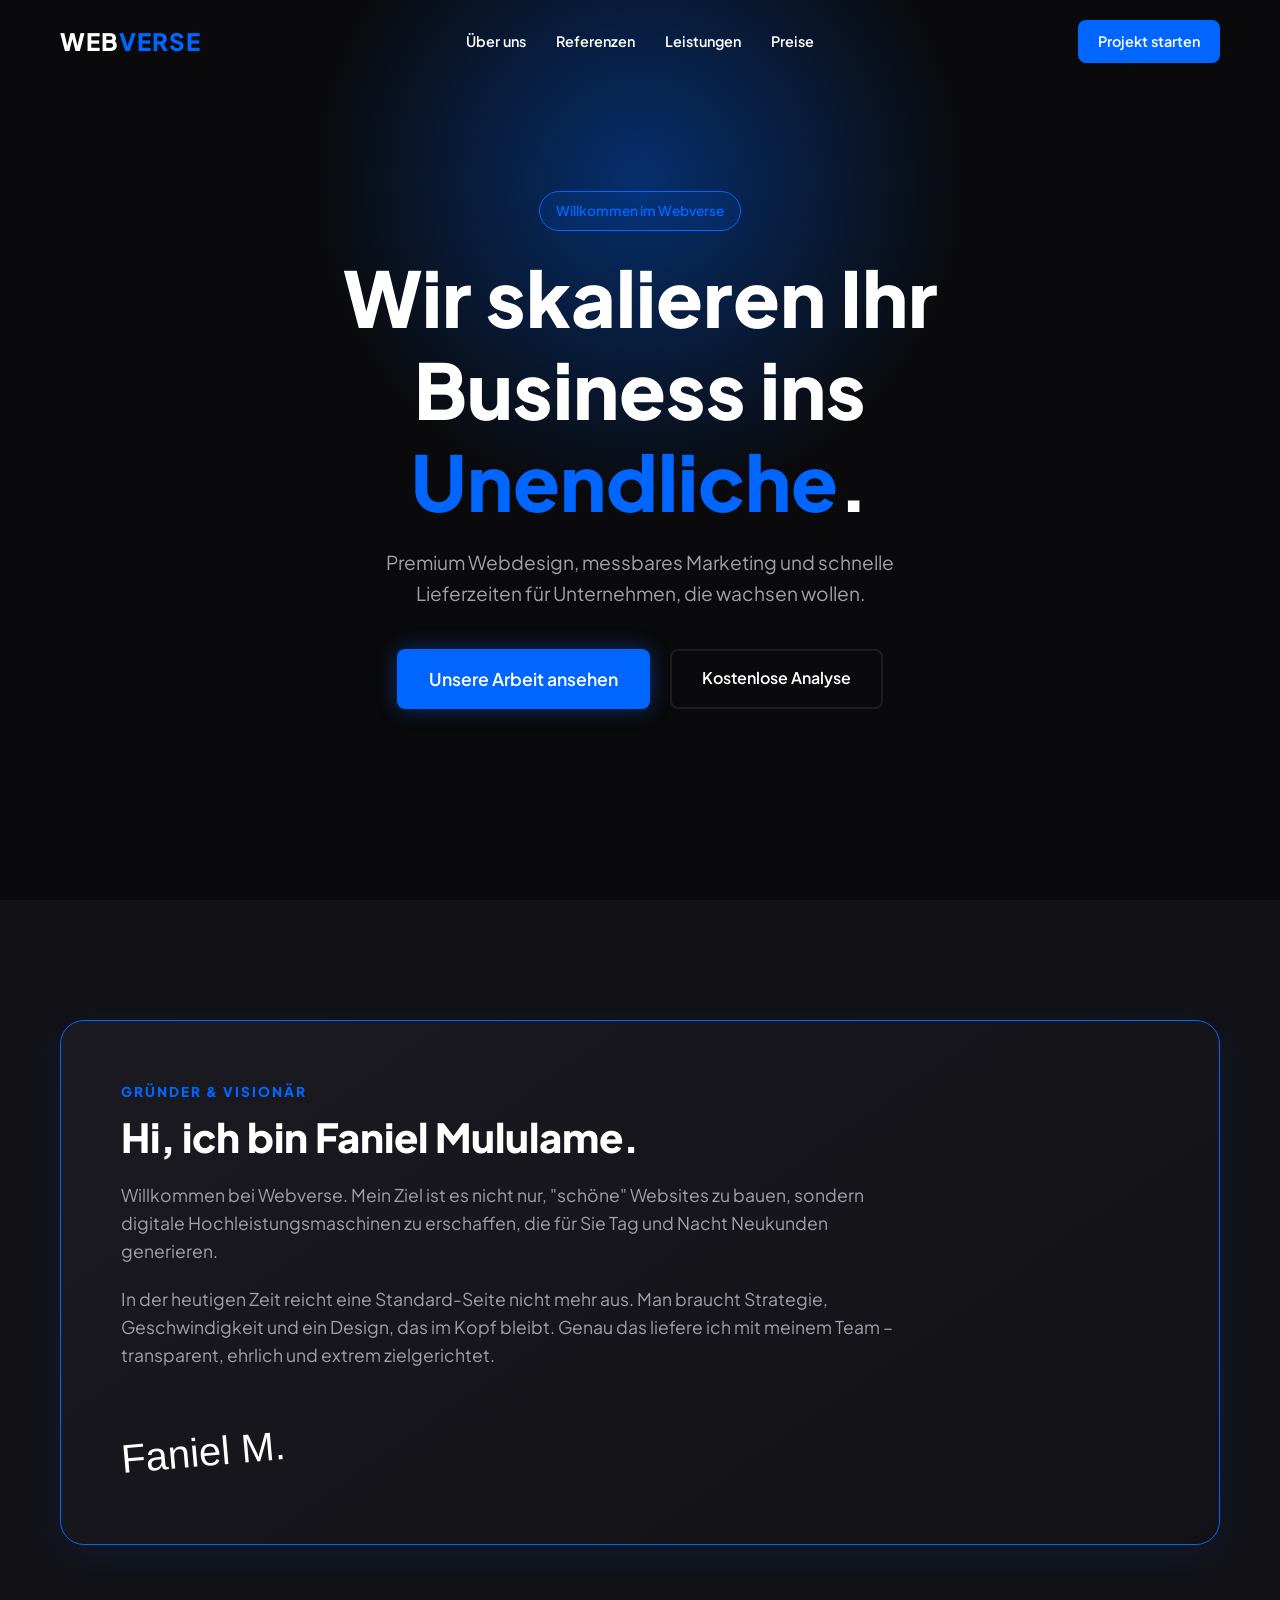
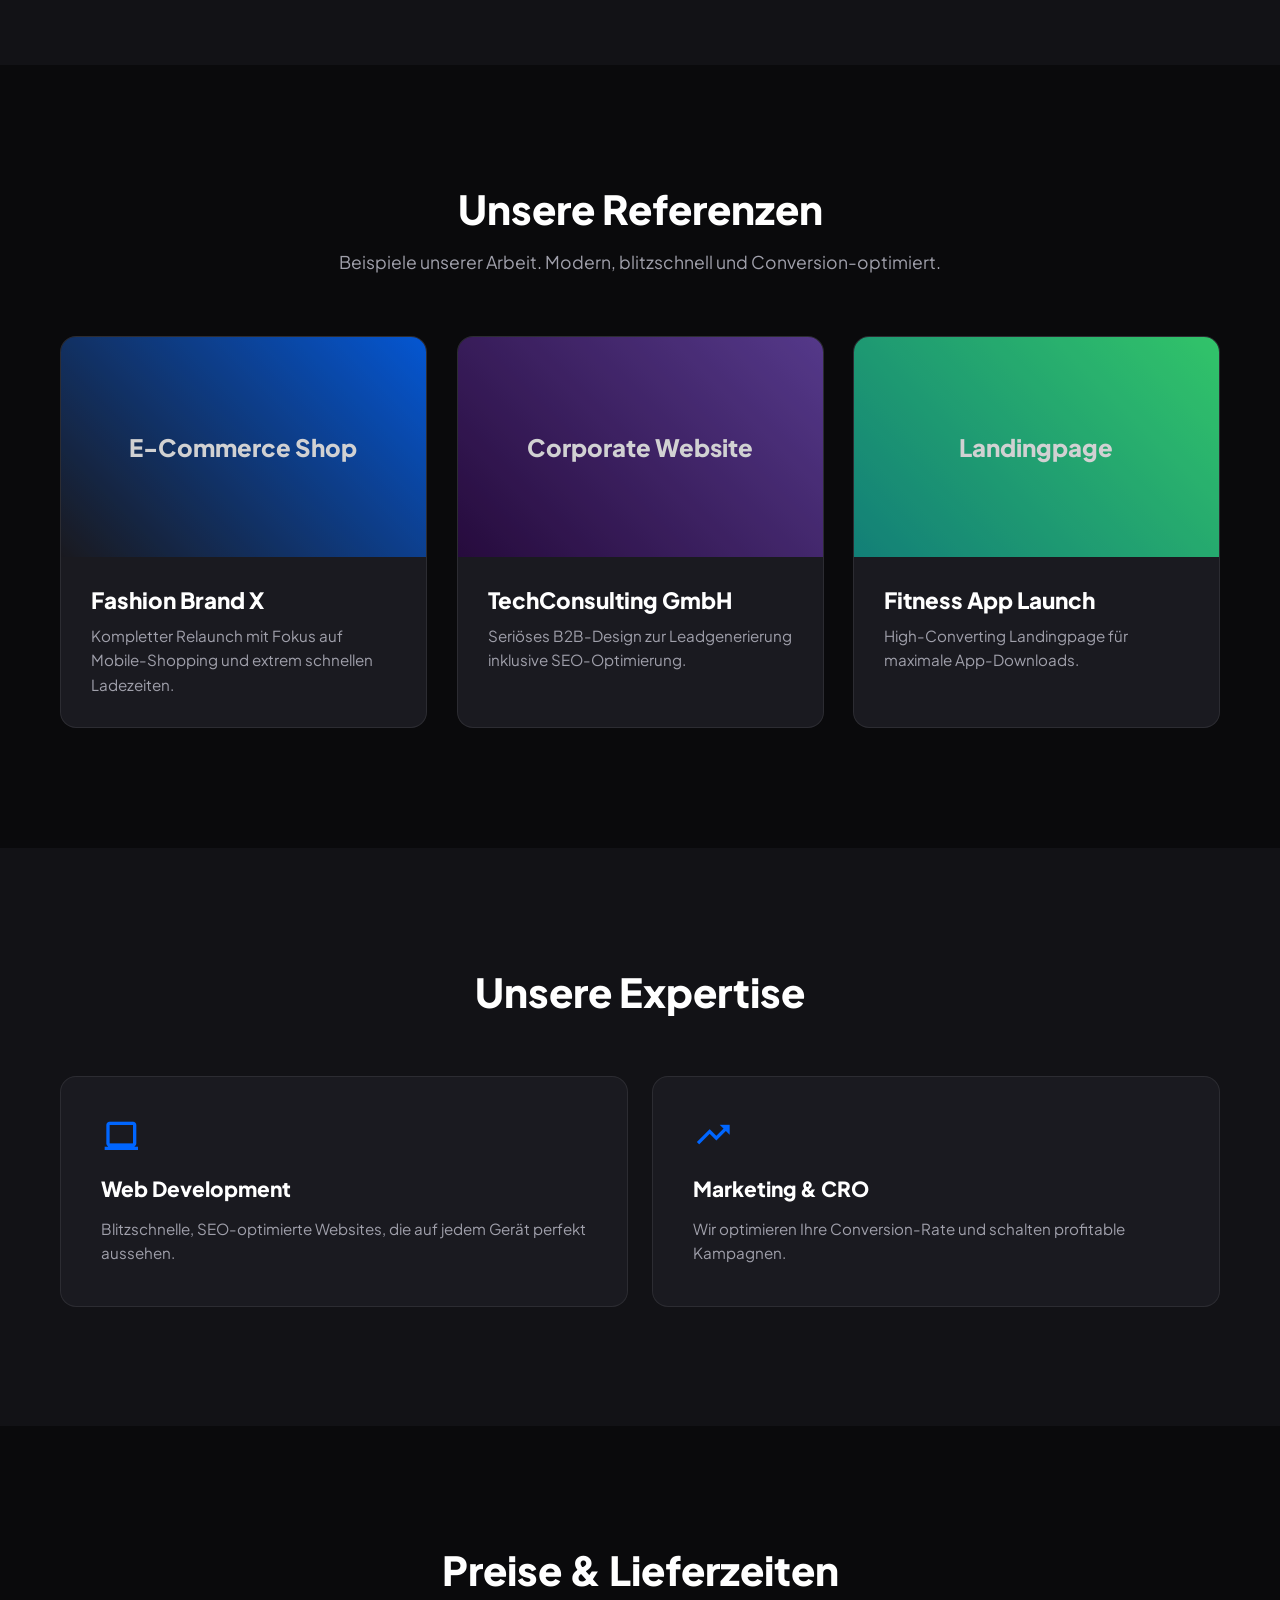
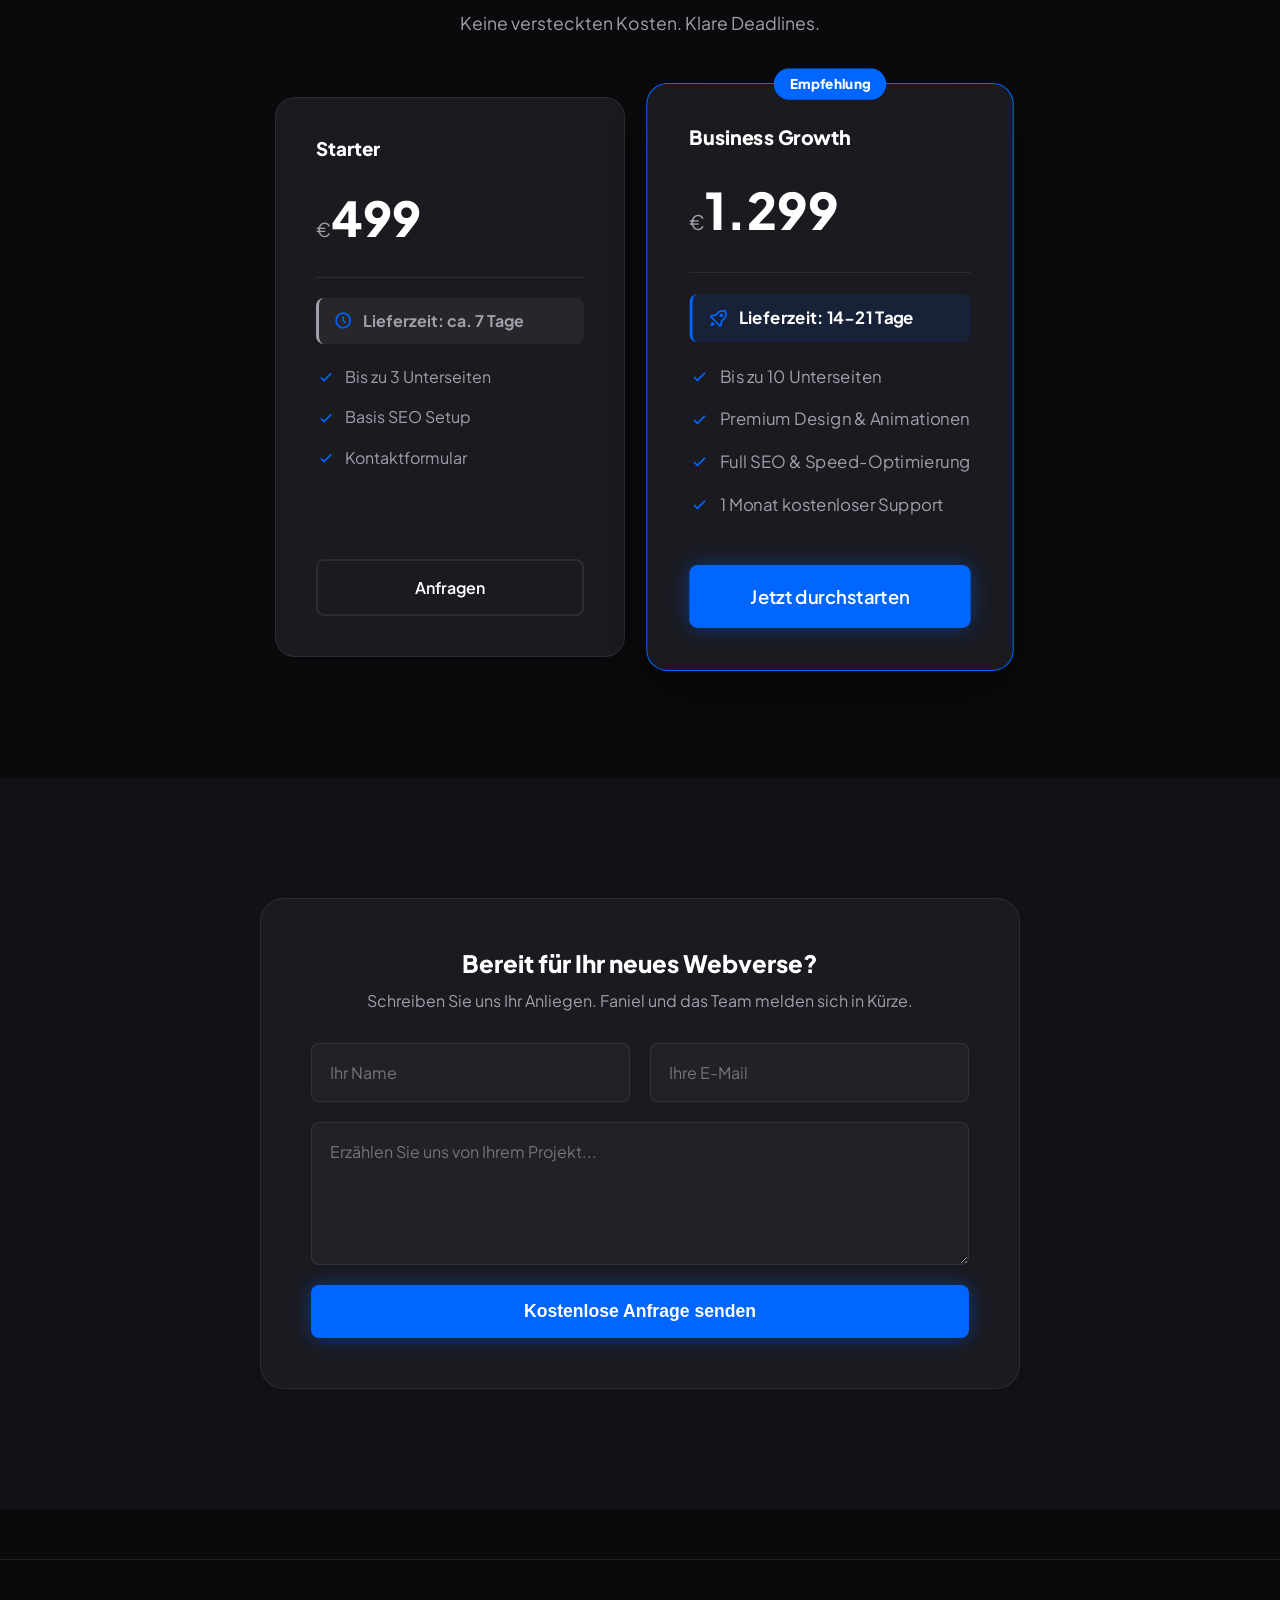
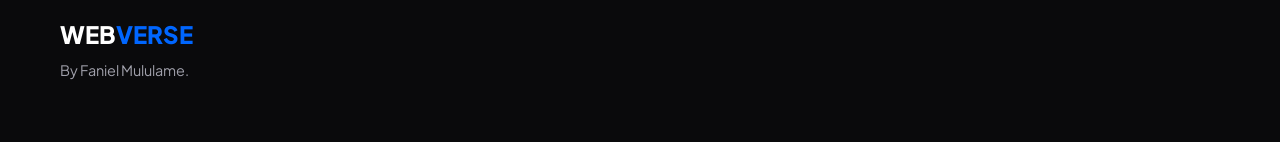
==== index.html @ 104c15b8 "Rename home.html to index.html" ====
<!DOCTYPE html>
<html lang="de">
<head>
    <meta charset="UTF-8">
    <meta name="viewport" content="width=device-width, initial-scale=1.0">
    <title>Webverse | Premium Digitalagentur von Faniel Mululame</title>
    <link rel="stylesheet" href="home.css">
    <link href="https://fonts.googleapis.com/css2?family=Plus+Jakarta+Sans:wght@300;400;600;800&display=swap" rel="stylesheet">
    <link href='https://unpkg.com/boxicons@2.1.4/css/boxicons.min.css' rel='stylesheet'>
</head>
<body>

    <nav class="navbar" id="navbar">
        <div class="nav-content">
            <div class="logo">WEB<span>VERSE</span></div>
            <div class="links">
                <a href="#about">Über uns</a>
                <a href="#portfolio">Referenzen</a>
                <a href="#leistungen">Leistungen</a>
                <a href="#preise">Preise</a>
            </div>
            <a href="#kontakt" class="btn-glow-small">Projekt starten</a>
        </div>
    </nav>

    <main>
        <!-- Hero -->
        <section class="hero">
            <div class="hero-inner">
                <div class="badge reveal">Willkommen im Webverse</div>
                <h1 class="reveal delay-1">Wir skalieren Ihr Business ins <span>Unendliche</span>.</h1>
                <p class="reveal delay-2">Premium Webdesign, messbares Marketing und schnelle Lieferzeiten für Unternehmen, die wachsen wollen.</p>
                <div class="hero-btns reveal delay-3">
                    <a href="#portfolio" class="btn-glow">Unsere Arbeit ansehen</a>
                    <a href="#kontakt" class="btn-outline">Kostenlose Analyse</a>
                </div>
            </div>
        </section>

        <!-- Founder Note / Kurzer Blog -->
        <section id="about" class="section bg-darker">
            <div class="container">
                <div class="founder-box reveal">
                    <div class="founder-text">
                        <span class="accent-text">Gründer & Visionär</span>
                        <h2>Hi, ich bin Faniel Mululame.</h2>
                        <p>Willkommen bei Webverse. Mein Ziel ist es nicht nur, "schöne" Websites zu bauen, sondern digitale Hochleistungsmaschinen zu erschaffen, die für Sie Tag und Nacht Neukunden generieren.</p>
                        <p>In der heutigen Zeit reicht eine Standard-Seite nicht mehr aus. Man braucht Strategie, Geschwindigkeit und ein Design, das im Kopf bleibt. Genau das liefere ich mit meinem Team – transparent, ehrlich und extrem zielgerichtet.</p>
                        <div class="founder-sign">Faniel M.</div>
                    </div>
                </div>
            </div>
        </section>

        <!-- Portfolio / Beispiel Websites -->
        <section id="portfolio" class="section">
            <div class="container">
                <div class="section-title reveal">
                    <h2>Unsere Referenzen</h2>
                    <p>Beispiele unserer Arbeit. Modern, blitzschnell und Conversion-optimiert.</p>
                </div>
                <div class="portfolio-grid">
                    <div class="portfolio-card reveal">
                        <div class="portfolio-img" style="background: linear-gradient(45deg, #1a1a20, #0066ff);">
                            <!-- Hier kommt später ein echtes Bild rein -->
                            <span>E-Commerce Shop</span>
                        </div>
                        <div class="portfolio-info">
                            <h3>Fashion Brand X</h3>
                            <p>Kompletter Relaunch mit Fokus auf Mobile-Shopping und extrem schnellen Ladezeiten.</p>
                        </div>
                    </div>
                    <div class="portfolio-card reveal delay-1">
                        <div class="portfolio-img" style="background: linear-gradient(45deg, #2a0845, #6441A5);">
                            <span>Corporate Website</span>
                        </div>
                        <div class="portfolio-info">
                            <h3>TechConsulting GmbH</h3>
                            <p>Seriöses B2B-Design zur Leadgenerierung inklusive SEO-Optimierung.</p>
                        </div>
                    </div>
                    <div class="portfolio-card reveal delay-2">
                        <div class="portfolio-img" style="background: linear-gradient(45deg, #11998e, #38ef7d);">
                            <span>Landingpage</span>
                        </div>
                        <div class="portfolio-info">
                            <h3>Fitness App Launch</h3>
                            <p>High-Converting Landingpage für maximale App-Downloads.</p>
                        </div>
                    </div>
                </div>
            </div>
        </section>

        <!-- Leistungen (Kompakt) -->
        <section id="leistungen" class="section bg-darker">
            <div class="container">
                <div class="section-title reveal">
                    <h2>Unsere Expertise</h2>
                </div>
                <div class="bento-grid">
                    <div class="card reveal">
                        <i class='bx bx-laptop'></i>
                        <h3>Web Development</h3>
                        <p>Blitzschnelle, SEO-optimierte Websites, die auf jedem Gerät perfekt aussehen.</p>
                    </div>
                    <div class="card reveal delay-1">
                        <i class='bx bx-trending-up'></i>
                        <h3>Marketing & CRO</h3>
                        <p>Wir optimieren Ihre Conversion-Rate und schalten profitable Kampagnen.</p>
                    </div>
                </div>
            </div>
        </section>

        <!-- Preise & Lieferzeiten -->
        <section id="preise" class="section">
            <div class="container">
                <div class="section-title reveal">
                    <h2>Preise & Lieferzeiten</h2>
                    <p>Keine versteckten Kosten. Klare Deadlines.</p>
                </div>

                <div class="pricing-grid">
                    <div class="price-card reveal">
                        <h3>Starter</h3>
                        <div class="price">€<span>499</span></div>
                        <ul class="features">
                            <li class="delivery-time"><i class='bx bx-time-five'></i> <b>Lieferzeit: ca. 7 Tage</b></li>
                            <li><i class='bx bx-check'></i> Bis zu 3 Unterseiten</li>
                            <li><i class='bx bx-check'></i> Basis SEO Setup</li>
                            <li><i class='bx bx-check'></i> Kontaktformular</li>
                        </ul>
                        <a href="#kontakt" class="btn-outline w-100">Anfragen</a>
                    </div>
                    <div class="price-card pro reveal delay-1">
                        <div class="popular">Empfehlung</div>
                        <h3>Business Growth</h3>
                        <div class="price">€<span>1.299</span></div>
                        <ul class="features">
                            <li class="delivery-time highlight-time"><i class='bx bx-rocket'></i> <b>Lieferzeit: 14-21 Tage</b></li>
                            <li><i class='bx bx-check'></i> Bis zu 10 Unterseiten</li>
                            <li><i class='bx bx-check'></i> Premium Design & Animationen</li>
                            <li><i class='bx bx-check'></i> Full SEO & Speed-Optimierung</li>
                            <li><i class='bx bx-check'></i> 1 Monat kostenloser Support</li>
                        </ul>
                        <a href="#kontakt" class="btn-glow w-100">Jetzt durchstarten</a>
                    </div>
                </div>
            </div>
        </section>

        <!-- Kontakt -->
        <section id="kontakt" class="section bg-darker">
            <div class="container max-800">
                <div class="contact-box reveal">
                    <h2>Bereit für Ihr neues Webverse?</h2>
                    <p>Schreiben Sie uns Ihr Anliegen. Faniel und das Team melden sich in Kürze.</p>
                    <form id="contactForm">
                        <div class="input-row">
                            <input type="text" placeholder="Ihr Name" required>
                            <input type="email" placeholder="Ihre E-Mail" required>
                        </div>
                        <textarea rows="5" placeholder="Erzählen Sie uns von Ihrem Projekt..." required></textarea>
                        <button type="submit" class="btn-glow w-100">Kostenlose Anfrage senden</button>
                    </form>
                </div>
            </div>
        </section>
    </main>

    <footer>
        <div class="container footer-content">
            <div class="footer-brand">
                <h3>WEB<span>VERSE</span></h3>
                <p>By Faniel Mululame.</p>
            </div>
        </div>
    </footer>

    <script src="home.js"></script>
</body>
</html>
---- home.css ----
:root {
    --bg-main: #0a0a0c;
    --bg-sec: #121216;
    --card-bg: #1a1a20;
    --card-border: rgba(255, 255, 255, 0.08);
    --accent: #0066ff;
    --accent-glow: rgba(0, 102, 255, 0.4);
    --text-main: #ffffff;
    --text-mut: #a0a0ab;
    --transition: all 0.4s cubic-bezier(0.16, 1, 0.3, 1);
}

* { margin: 0; padding: 0; box-sizing: border-box; -webkit-font-smoothing: antialiased; }
body { background: var(--bg-main); color: var(--text-main); font-family: 'Plus Jakarta Sans', sans-serif; overflow-x: hidden; line-height: 1.6; }

/* Utilities */
.container { max-width: 1200px; margin: 0 auto; padding: 0 20px; }
.max-800 { max-width: 800px; }
.section { padding: 120px 0; }
.bg-darker { background: var(--bg-sec); }
.w-100 { width: 100%; text-align: center; }

/* Typography */
h1, h2, h3, h4 { line-height: 1.2; font-weight: 800; }
.section-title { text-align: center; margin-bottom: 60px; }
.section-title h2 { font-size: 2.5rem; margin-bottom: 15px; }
.section-title p { color: var(--text-mut); font-size: 1.1rem; }

/* Reveal Animations */
.reveal { opacity: 0; transform: translateY(40px); transition: 0.8s ease-out; will-change: transform, opacity; }
.reveal.active { opacity: 1; transform: translateY(0); }
.delay-1 { transition-delay: 0.1s; }
.delay-2 { transition-delay: 0.2s; }
.delay-3 { transition-delay: 0.3s; }

/* Navbar */
.navbar { position: fixed; top: 0; width: 100%; z-index: 1000; padding: 20px 0; transition: var(--transition); border-bottom: 1px solid transparent; }
.navbar.scrolled { background: rgba(10, 10, 12, 0.9); backdrop-filter: blur(12px); border-bottom: 1px solid var(--card-border); padding: 15px 0; }
.nav-content { max-width: 1200px; margin: 0 auto; padding: 0 20px; display: flex; justify-content: space-between; align-items: center; }
.logo { font-size: 1.5rem; font-weight: 800; letter-spacing: 1px; }
.logo span { color: var(--accent); }
.links { display: flex; gap: 30px; }
.links a { color: var(--text-main); text-decoration: none; font-weight: 600; font-size: 0.9rem; transition: var(--transition); }
.links a:hover { color: var(--accent); }

/* Buttons */
.btn-glow, .btn-glow-small { background: var(--accent); color: white; border: none; border-radius: 8px; font-weight: 600; cursor: pointer; text-decoration: none; transition: var(--transition); display: inline-block; }
.btn-glow { padding: 16px 32px; font-size: 1.1rem; box-shadow: 0 0 20px var(--accent-glow); }
.btn-glow-small { padding: 10px 20px; font-size: 0.9rem; }
.btn-glow:hover, .btn-glow-small:hover { transform: translateY(-3px); box-shadow: 0 10px 30px var(--accent-glow); }
.btn-outline { background: transparent; color: var(--text-main); border: 2px solid var(--card-border); padding: 14px 30px; border-radius: 8px; font-weight: 600; text-decoration: none; transition: var(--transition); display: inline-block; }
.btn-outline:hover { border-color: var(--text-main); background: rgba(255,255,255,0.05); }

/* Hero */
.hero { height: 100vh; display: flex; align-items: center; text-align: center; position: relative; overflow: hidden; }
.hero::before { content: ''; position: absolute; top: 20%; left: 50%; transform: translate(-50%, -50%); width: 60vw; height: 60vw; background: radial-gradient(circle, var(--accent-glow) 0%, transparent 60%); z-index: -1; pointer-events: none; }
.hero-inner { max-width: 900px; margin: 0 auto; padding: 0 20px; }
.badge { display: inline-block; padding: 8px 16px; background: rgba(0, 102, 255, 0.1); border: 1px solid var(--accent); color: var(--accent); border-radius: 30px; font-size: 0.85rem; font-weight: 600; margin-bottom: 20px; }
.hero h1 { font-size: clamp(3rem, 6vw, 5rem); margin-bottom: 20px; }
.hero h1 span { color: var(--accent); }
.hero p { font-size: 1.2rem; color: var(--text-mut); margin-bottom: 40px; max-width: 600px; margin-left: auto; margin-right: auto; }
.hero-btns { display: flex; gap: 20px; justify-content: center; }

/* Logos */
.social-proof { text-align: center; padding: 40px 20px; border-top: 1px solid var(--card-border); border-bottom: 1px solid var(--card-border); background: var(--bg-sec); }
.social-proof p { color: var(--text-mut); font-size: 0.9rem; margin-bottom: 20px; text-transform: uppercase; letter-spacing: 2px; }
.logo-grid { display: flex; justify-content: center; gap: 50px; flex-wrap: wrap; opacity: 0.6; font-weight: 800; font-size: 1.5rem; }

/* Grid Cards (Leistungen) */
.bento-grid { display: grid; grid-template-columns: repeat(auto-fit, minmax(300px, 1fr)); gap: 24px; }
.card { background: var(--card-bg); border: 1px solid var(--card-border); padding: 40px; border-radius: 16px; transition: var(--transition); }
.card:hover { transform: translateY(-5px); border-color: var(--accent); box-shadow: 0 10px 30px rgba(0,0,0,0.5); }
.card i { font-size: 2.5rem; color: var(--accent); margin-bottom: 20px; }
.card h3 { margin-bottom: 15px; font-size: 1.3rem; }
.card p { color: var(--text-mut); font-size: 0.95rem; }
.card.wide { grid-column: 1 / -1; display: flex; flex-direction: column; justify-content: center; align-items: center; text-align: center; background: linear-gradient(145deg, var(--card-bg), #141419); }

/* Prozess Steps */
.process-steps { display: grid; grid-template-columns: repeat(auto-fit, minmax(220px, 1fr)); gap: 30px; position: relative; }
.step { background: var(--bg-main); padding: 30px; border-radius: 16px; border: 1px solid var(--card-border); position: relative; overflow: hidden; }
.step-number { font-size: 4rem; font-weight: 800; color: rgba(255,255,255,0.03); position: absolute; top: -10px; right: -10px; line-height: 1; }
.step h3 { margin-bottom: 10px; position: relative; z-index: 1; color: var(--accent); }
.step p { color: var(--text-mut); font-size: 0.9rem; position: relative; z-index: 1; }

/* Pricing Toggle & Cards */
.pricing-toggle { display: flex; align-items: center; justify-content: center; gap: 15px; margin-top: 30px; }
.pricing-toggle span { font-weight: 600; color: var(--text-mut); transition: 0.3s; }
.pricing-toggle span.active { color: white; }
.switch { position: relative; display: inline-block; width: 60px; height: 34px; }
.switch input { opacity: 0; width: 0; height: 0; }
.slider { position: absolute; cursor: pointer; top: 0; left: 0; right: 0; bottom: 0; background-color: var(--card-border); transition: .4s; border-radius: 34px; }
.slider:before { position: absolute; content: ""; height: 26px; width: 26px; left: 4px; bottom: 4px; background-color: white; transition: .4s; border-radius: 50%; }
input:checked + .slider { background-color: var(--accent); }
input:checked + .slider:before { transform: translateX(26px); }

.pricing-grid { display: flex; justify-content: center; gap: 30px; flex-wrap: wrap; margin-top: 50px; }
.price-card { background: var(--card-bg); border: 1px solid var(--card-border); padding: 40px; border-radius: 20px; width: 350px; display: flex; flex-direction: column; }
.price-card.pro { border-color: var(--accent); transform: scale(1.05); position: relative; box-shadow: 0 20px 50px rgba(0,0,0,0.5); }
.popular { position: absolute; top: -15px; left: 50%; transform: translateX(-50%); background: var(--accent); color: white; padding: 5px 15px; border-radius: 20px; font-size: 0.8rem; font-weight: 800; }
.price { font-size: 1.2rem; color: var(--text-mut); margin: 20px 0; border-bottom: 1px solid var(--card-border); padding-bottom: 20px; }
.price span { font-size: 3rem; font-weight: 800; color: white; }
.features { list-style: none; margin-bottom: 30px; flex-grow: 1; }
.features li { margin-bottom: 15px; display: flex; align-items: center; gap: 10px; color: var(--text-mut); }
.features i { color: var(--accent); font-size: 1.2rem; }

/* Testimonials & FAQ */
.testimonial-grid { display: grid; grid-template-columns: repeat(auto-fit, minmax(300px, 1fr)); gap: 30px; }
.testimonial { background: var(--bg-main); padding: 40px; border-radius: 16px; border: 1px solid var(--card-border); }
.quote-icon { font-size: 2rem; color: var(--accent); margin-bottom: 15px; }
.testimonial p { font-size: 1.1rem; font-style: italic; margin-bottom: 20px; }
.testimonial h4 { color: var(--text-mut); font-size: 0.9rem; }

.acc-item { border-bottom: 1px solid var(--card-border); }
.acc-head { padding: 25px 0; font-size: 1.2rem; font-weight: 600; cursor: pointer; display: flex; justify-content: space-between; align-items: center; transition: 0.3s; }
.acc-head:hover { color: var(--accent); }
.acc-body { max-height: 0; overflow: hidden; transition: max-height 0.4s ease; color: var(--text-mut); }
.acc-item.open .acc-body { max-height: 200px; padding-bottom: 25px; }
.acc-item.open .acc-head i { transform: rotate(180deg); }

/* Forms & Footer */
.contact-box { background: var(--card-bg); padding: 50px; border-radius: 24px; border: 1px solid var(--card-border); text-align: center; }
.contact-box h2 { margin-bottom: 10px; }
.contact-box p { color: var(--text-mut); margin-bottom: 30px; }
form { display: flex; flex-direction: column; gap: 20px; }
.input-row { display: grid; grid-template-columns: 1fr 1fr; gap: 20px; }
input, textarea { width: 100%; padding: 18px; background: rgba(255,255,255,0.03); border: 1px solid var(--card-border); border-radius: 8px; color: white; font-family: inherit; font-size: 1rem; transition: 0.3s; outline: none; }
input:focus, textarea:focus { border-color: var(--accent); background: rgba(0, 102, 255, 0.05); }

footer { border-top: 1px solid var(--card-border); padding: 60px 0 20px; margin-top: 50px; }
.footer-content { display: flex; justify-content: space-between; flex-wrap: wrap; gap: 30px; margin-bottom: 40px; }
.footer-brand h3 { font-size: 1.5rem; margin-bottom: 10px; }
.footer-brand span { color: var(--accent); }
.footer-brand p { color: var(--text-mut); font-size: 0.9rem; }
.footer-links { display: flex; flex-direction: column; gap: 10px; }
.footer-links a { color: var(--text-mut); text-decoration: none; transition: 0.3s; }
.footer-links a:hover { color: white; }
.footer-bottom { text-align: center; color: var(--text-mut); font-size: 0.8rem; border-top: 1px solid var(--card-border); padding-top: 20px; }

/* Responsive Adjustments */
@media(max-width: 768px) {
    .hero h1 { font-size: 2.5rem; }
    .hero-btns { flex-direction: column; }
    .input-row { grid-template-columns: 1fr; }
    .links { display: none; } /* Ein Burger-Menü würde man hier einbauen */
}/* --- Founder / About Section --- */
.founder-box {
    background: linear-gradient(145deg, var(--card-bg), #111116);
    border: 1px solid var(--accent);
    border-radius: 24px;
    padding: 60px;
    position: relative;
    box-shadow: 0 10px 40px rgba(0, 102, 255, 0.1);
}
.accent-text { color: var(--accent); font-weight: 800; text-transform: uppercase; letter-spacing: 2px; font-size: 0.85rem; display: block; margin-bottom: 10px; }
.founder-box h2 { font-size: 2.5rem; margin-bottom: 20px; }
.founder-box p { font-size: 1.1rem; color: var(--text-mut); margin-bottom: 20px; max-width: 800px; }
.founder-sign { font-family: 'Brush Script MT', cursive, sans-serif; font-size: 2.5rem; color: white; margin-top: 30px; transform: rotate(-5deg); display: inline-block; }

/* --- Portfolio / Referenzen --- */
.portfolio-grid { display: grid; grid-template-columns: repeat(auto-fit, minmax(320px, 1fr)); gap: 30px; }
.portfolio-card { background: var(--card-bg); border-radius: 16px; overflow: hidden; border: 1px solid var(--card-border); transition: var(--transition); }
.portfolio-card:hover { transform: translateY(-10px); box-shadow: 0 15px 40px rgba(0,0,0,0.6); border-color: var(--accent); }
.portfolio-img { height: 220px; display: flex; align-items: center; justify-content: center; color: white; font-weight: 800; font-size: 1.5rem; opacity: 0.8; transition: var(--transition); }
.portfolio-card:hover .portfolio-img { opacity: 1; }
.portfolio-info { padding: 30px; }
.portfolio-info h3 { font-size: 1.4rem; margin-bottom: 10px; }
.portfolio-info p { color: var(--text-mut); font-size: 0.95rem; }

/* --- Lieferzeit Styles in Preis-Tabelle --- */
.delivery-time { background: rgba(255, 255, 255, 0.05); padding: 10px 15px; border-radius: 8px; margin-bottom: 20px !important; border-left: 3px solid var(--text-mut); }
.highlight-time { border-left: 3px solid var(--accent); background: rgba(0, 102, 255, 0.1); color: white !important; }
.highlight-time i { color: var(--accent); }
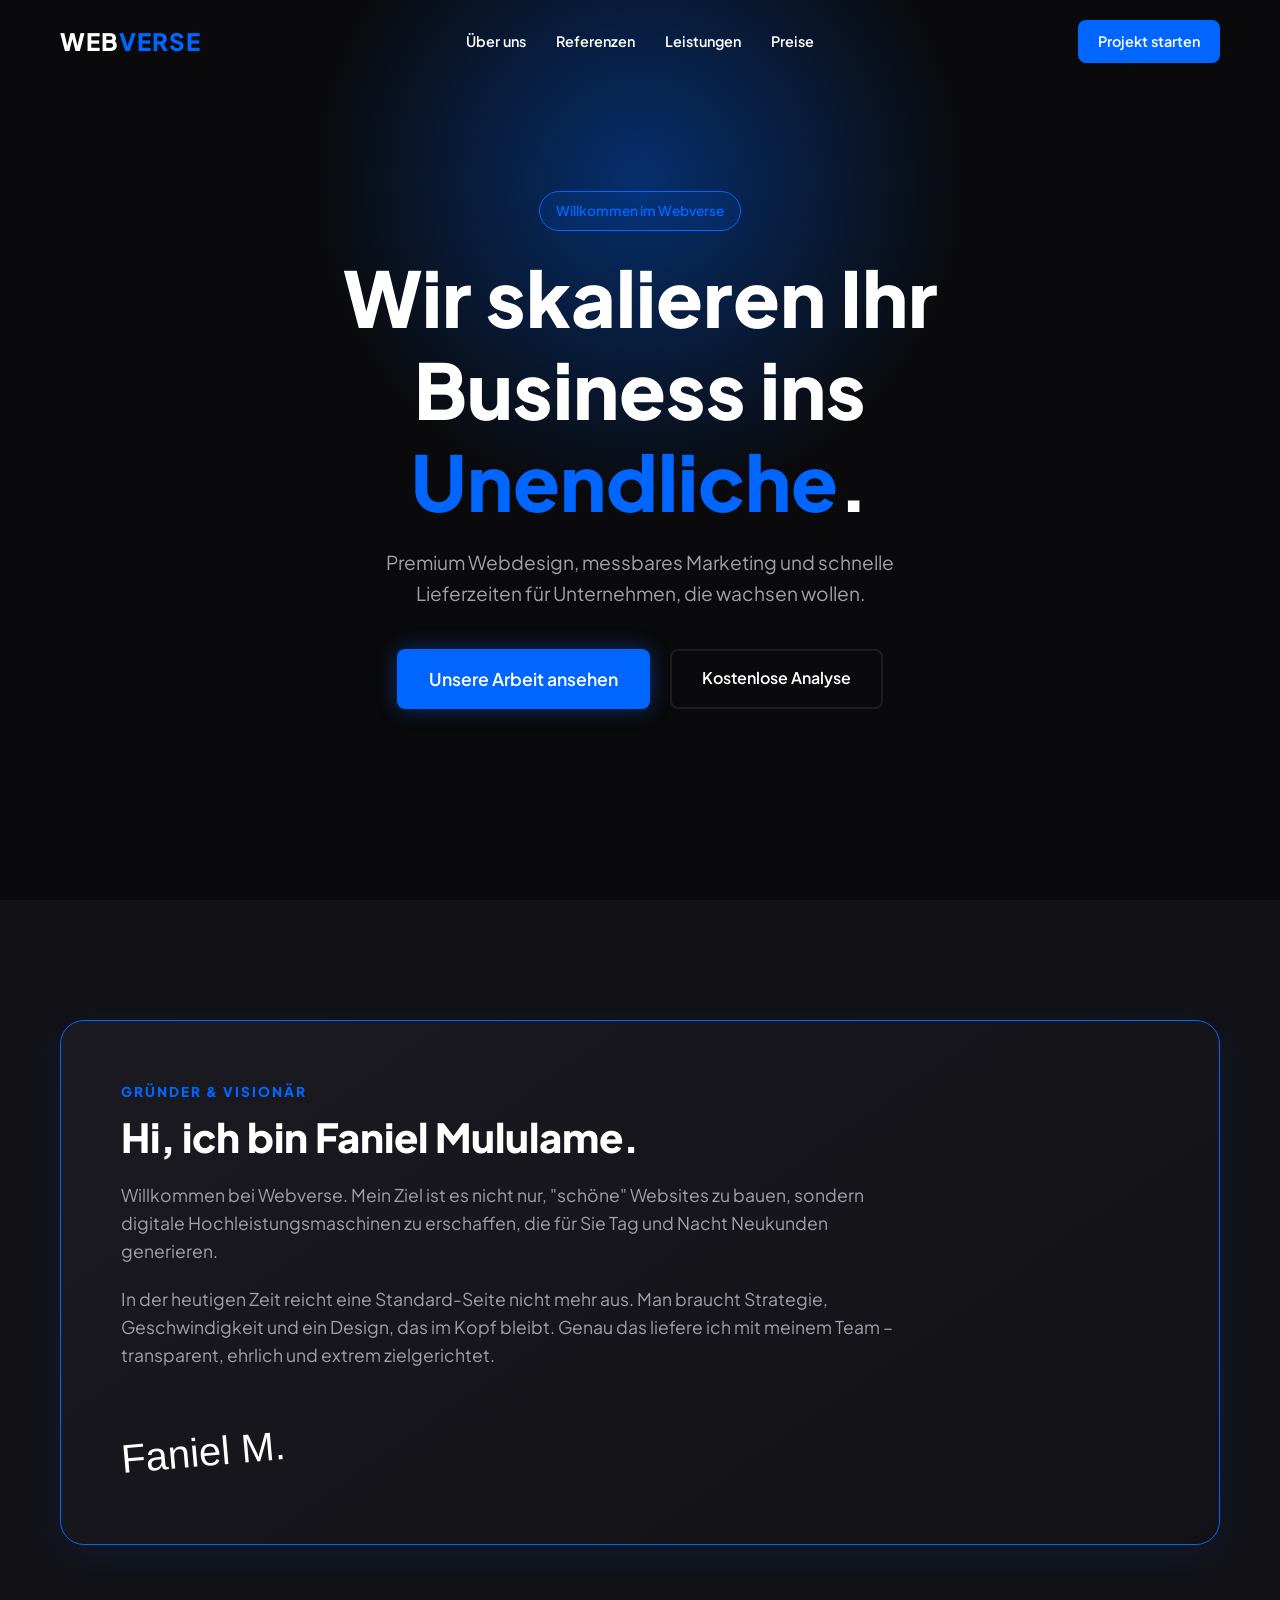
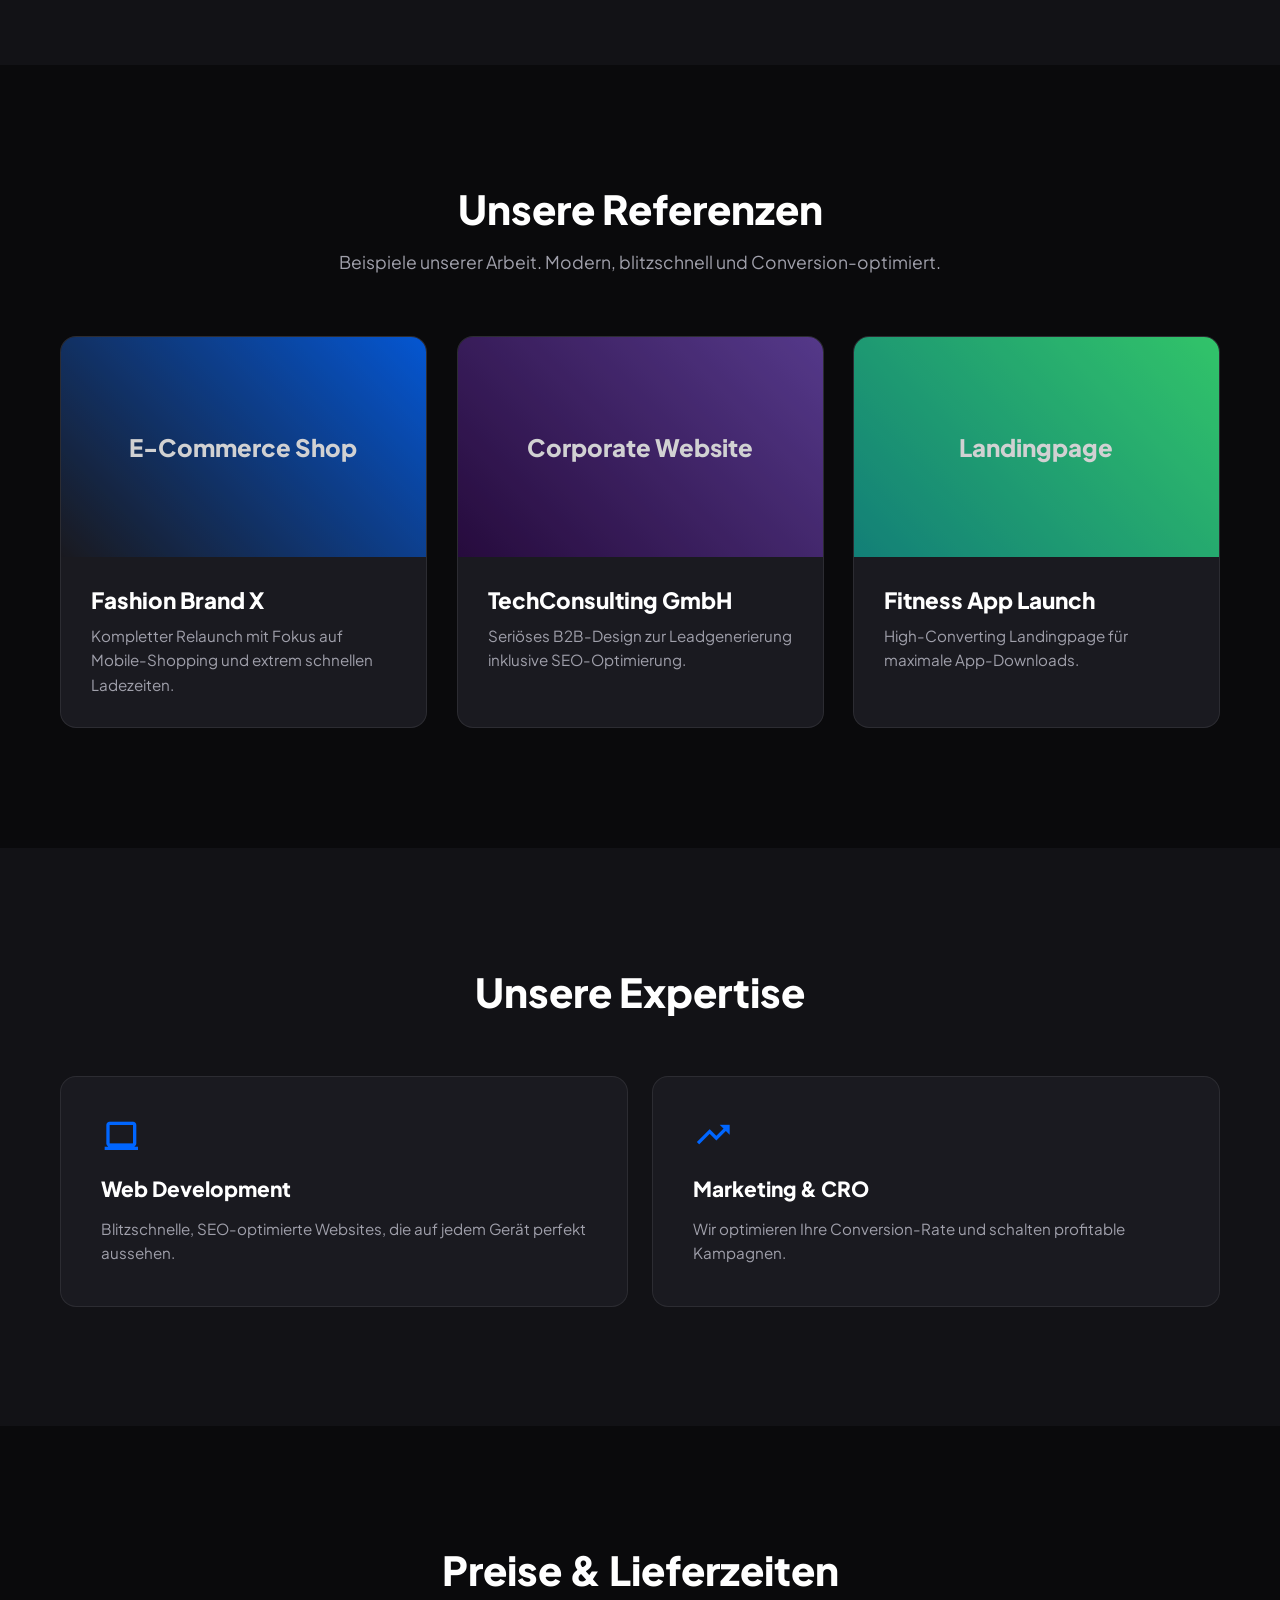
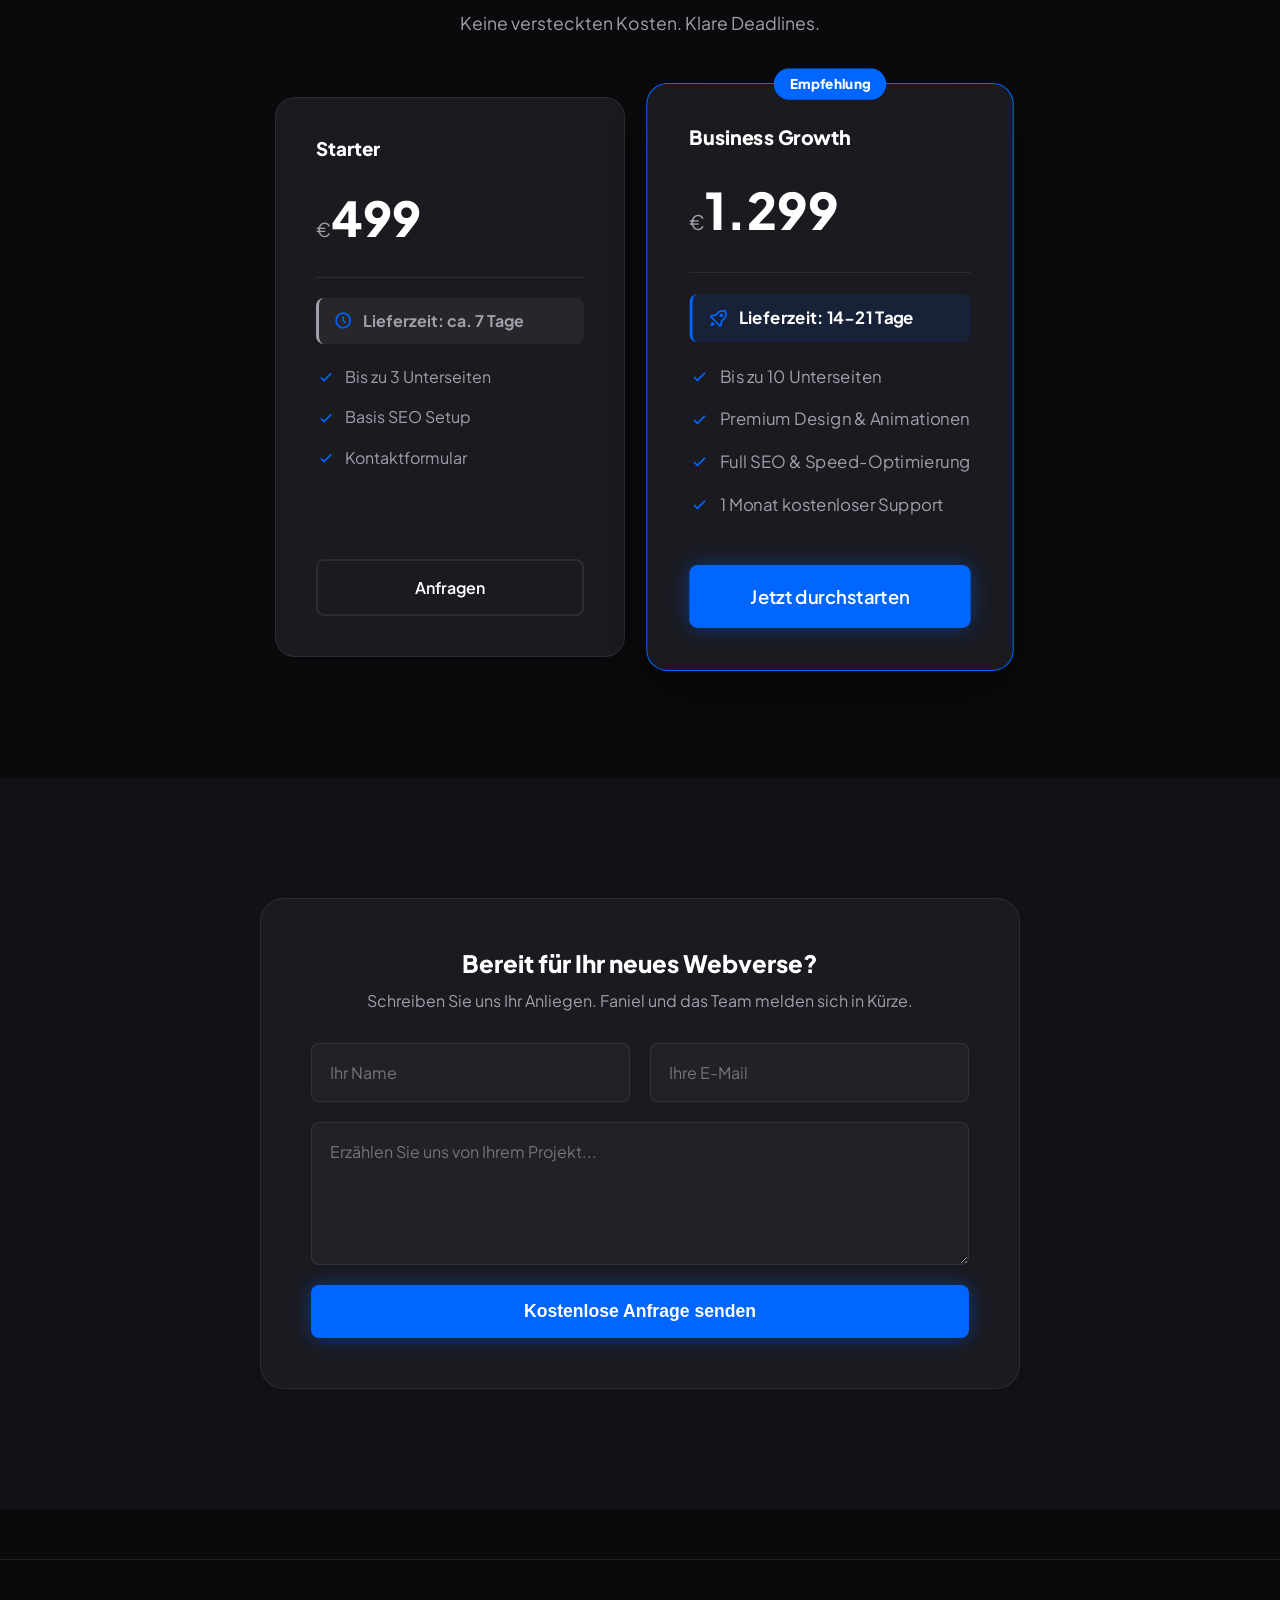
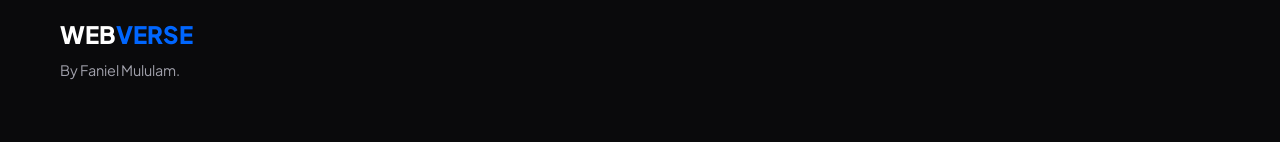
==== commit f2af454c: "Update index.html" ====
--- a/index.html
+++ b/index.html
@@ -3,7 +3,7 @@
 <head>
     <meta charset="UTF-8">
     <meta name="viewport" content="width=device-width, initial-scale=1.0">
-    <title>Webverse | Premium Digitalagentur von Faniel Mululame</title>
+    <title>Webverse | Premium Digitalagentur von Faniel Mululam</title>
     <link rel="stylesheet" href="home.css">
     <link href="https://fonts.googleapis.com/css2?family=Plus+Jakarta+Sans:wght@300;400;600;800&display=swap" rel="stylesheet">
     <link href='https://unpkg.com/boxicons@2.1.4/css/boxicons.min.css' rel='stylesheet'>
@@ -173,7 +173,7 @@
         <div class="container footer-content">
             <div class="footer-brand">
                 <h3>WEB<span>VERSE</span></h3>
-                <p>By Faniel Mululame.</p>
+                <p>By Faniel Mululam.</p>
             </div>
         </div>
     </footer>
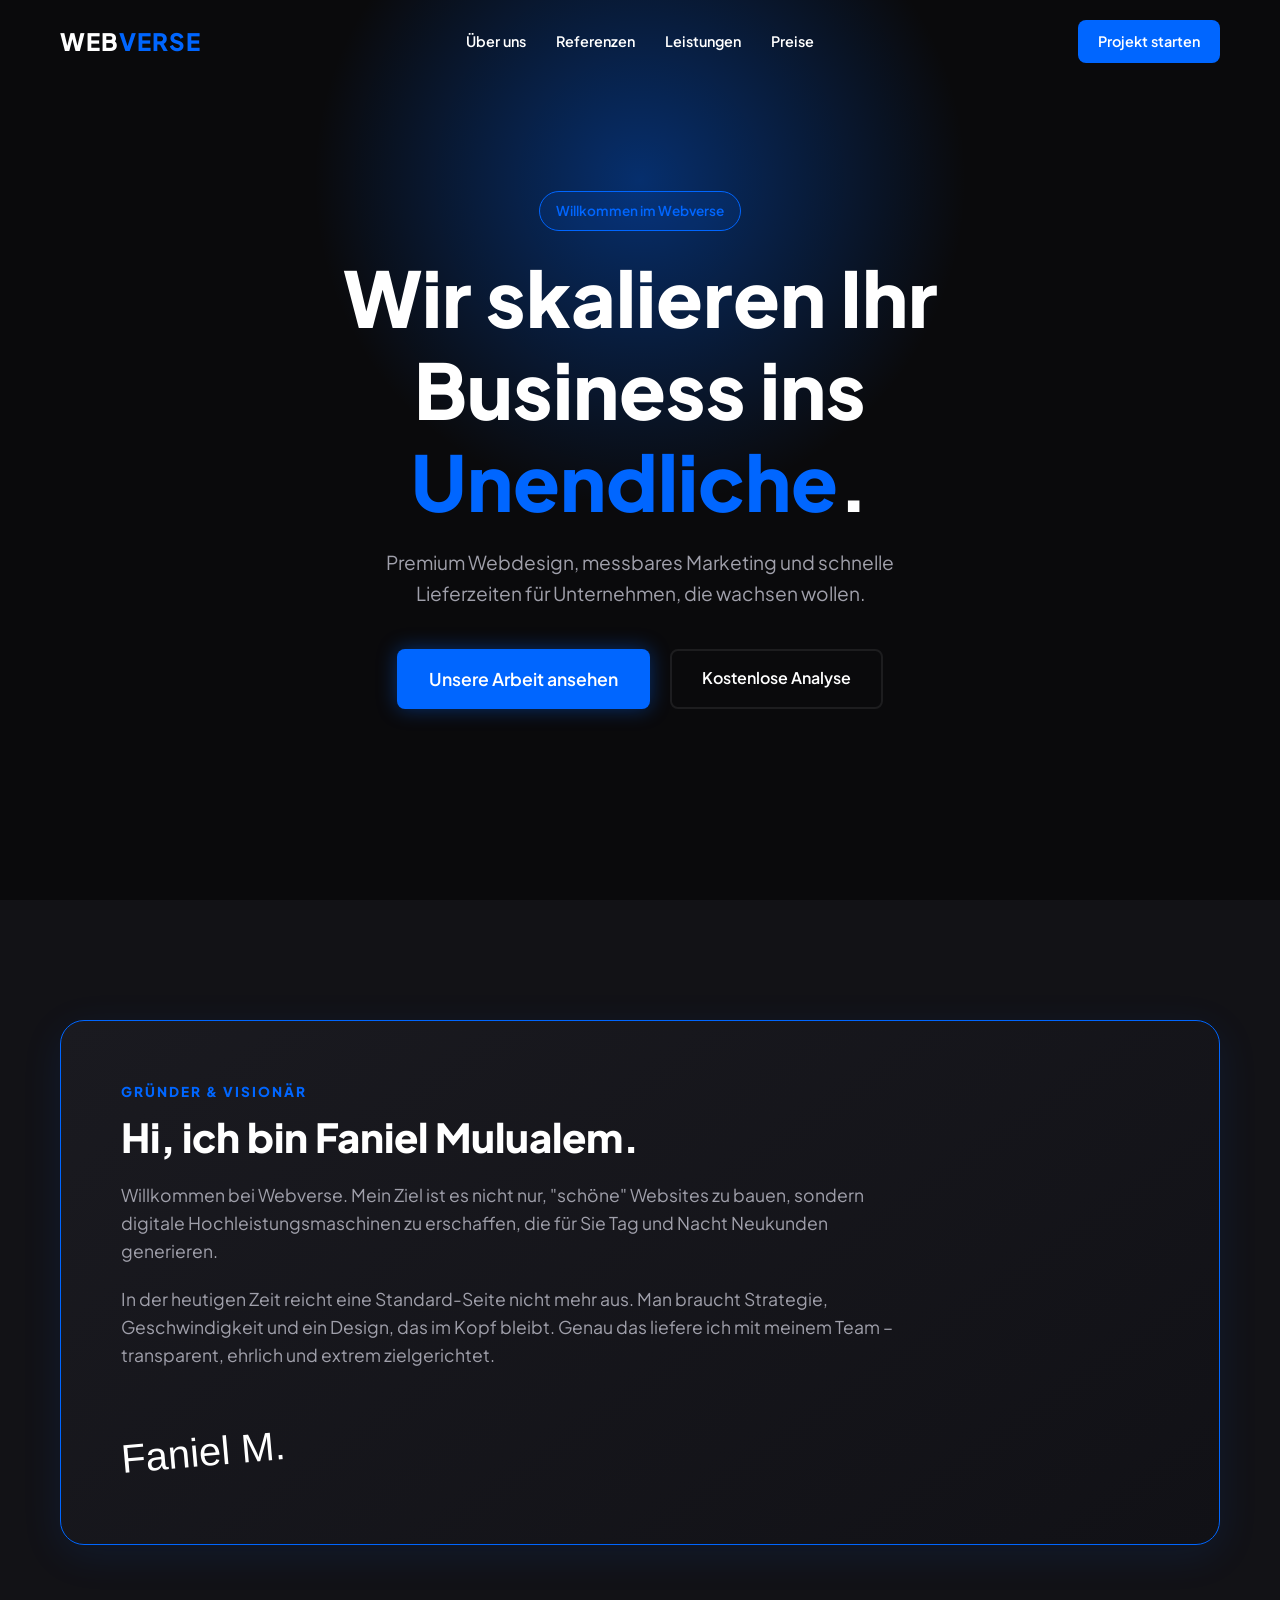
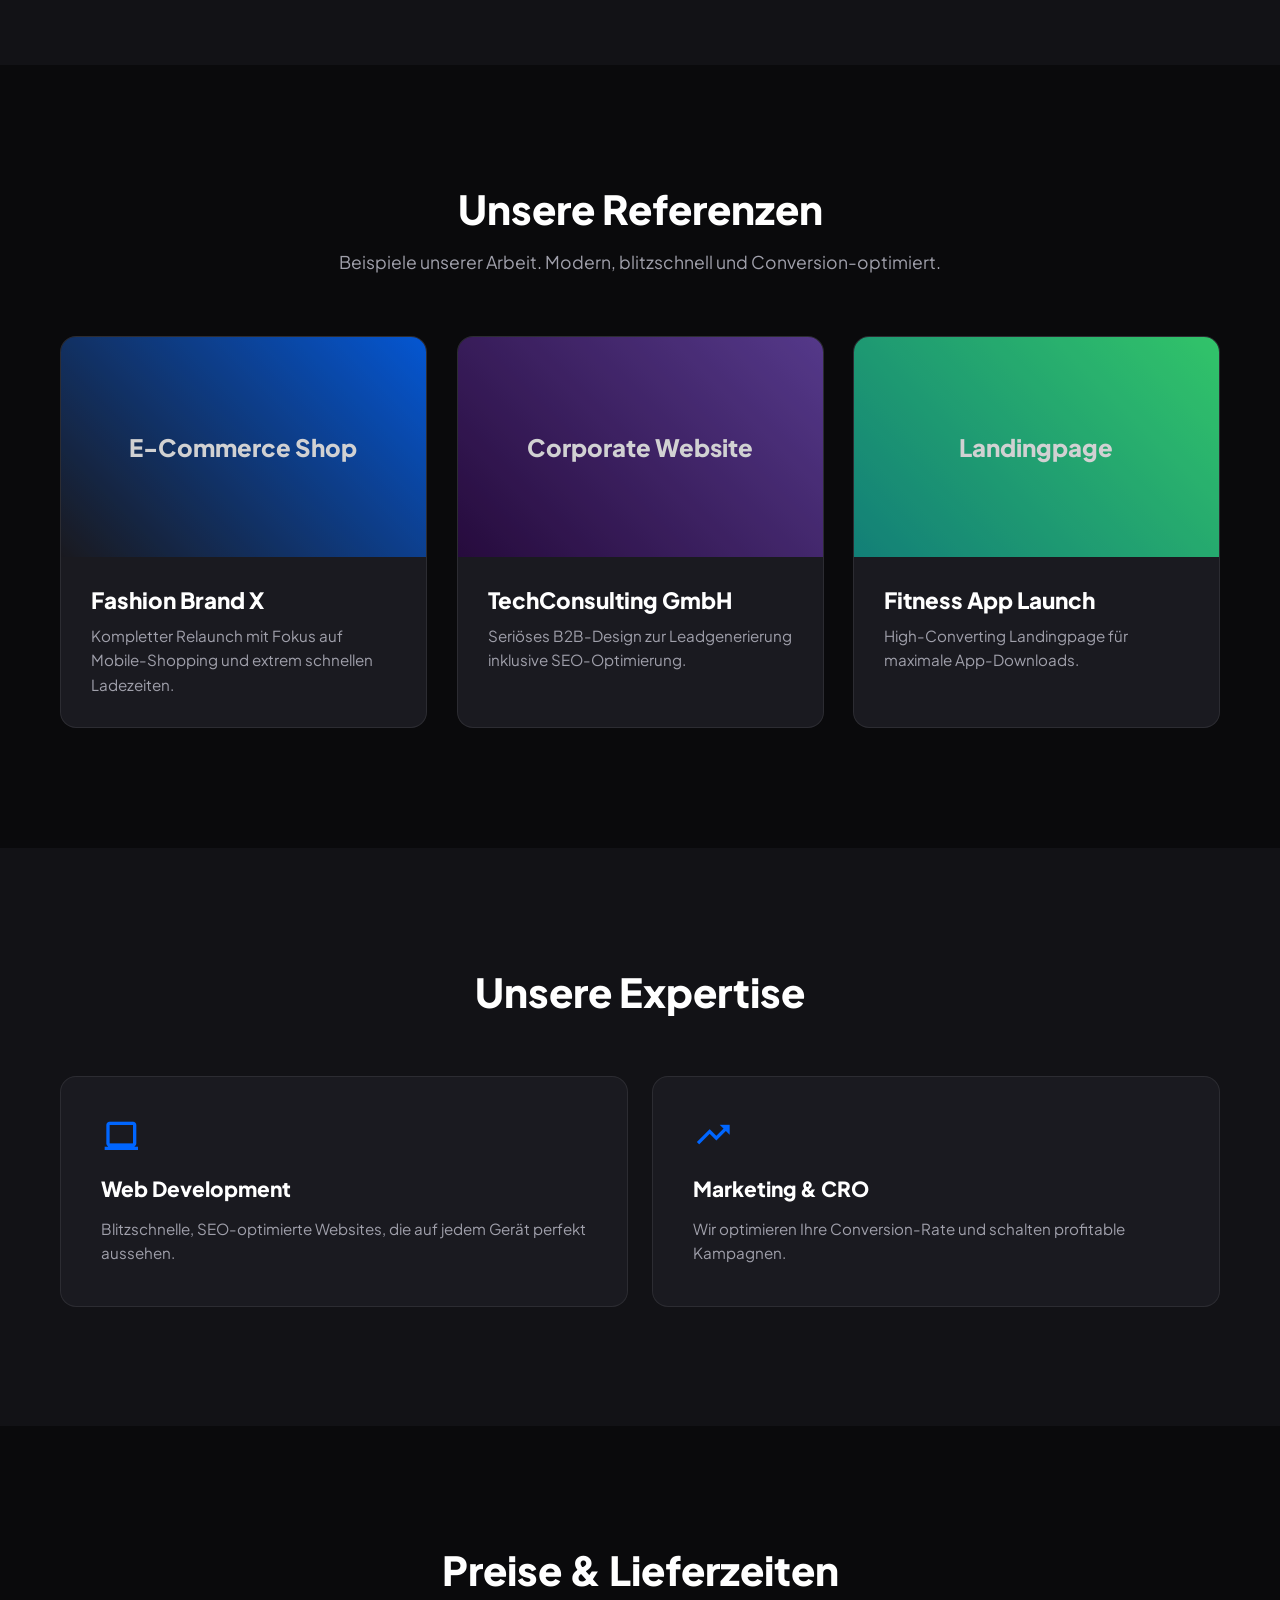
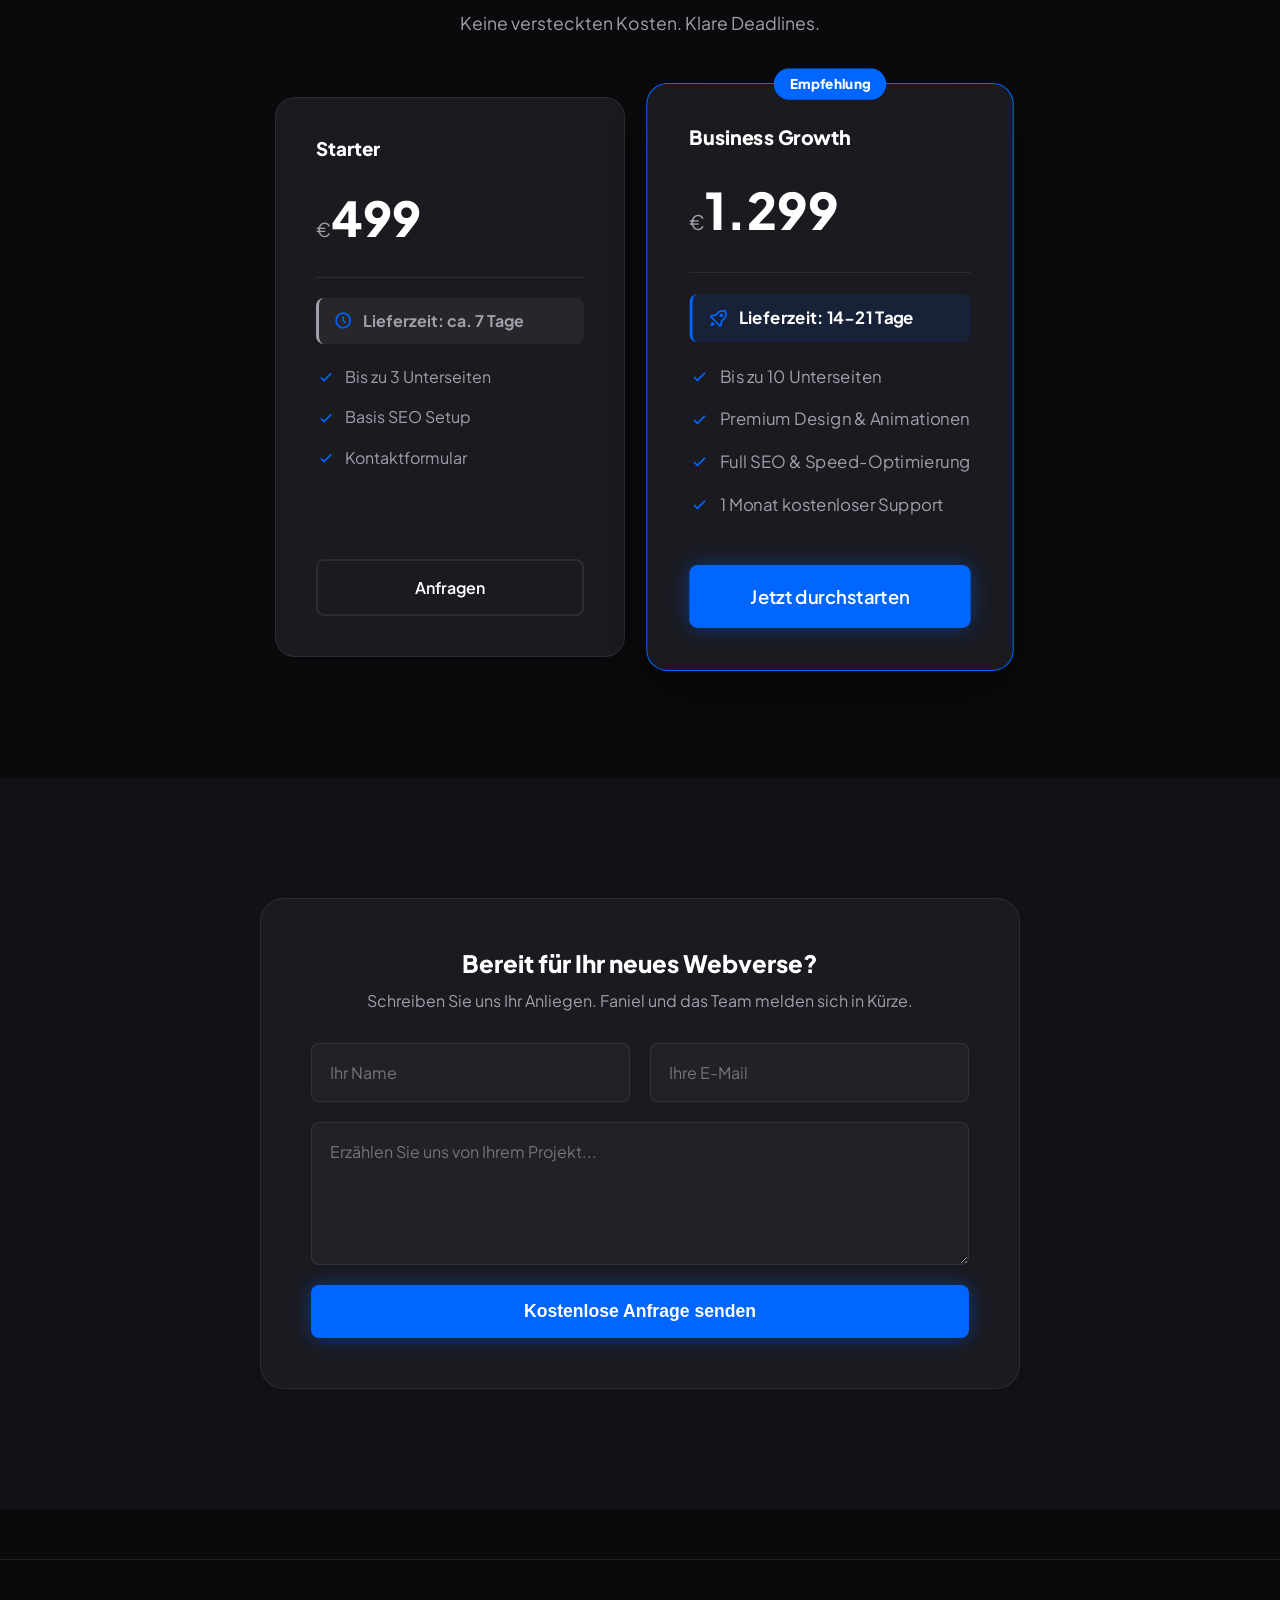
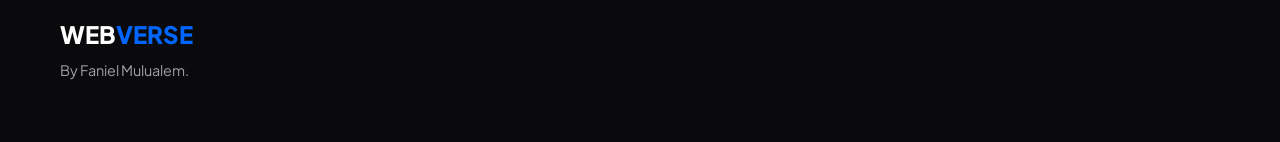
==== commit d977f349: "Update index.html" ====
--- a/index.html
+++ b/index.html
@@ -3,7 +3,7 @@
 <head>
     <meta charset="UTF-8">
     <meta name="viewport" content="width=device-width, initial-scale=1.0">
-    <title>Webverse | Premium Digitalagentur von Faniel Mululam</title>
+    <title>Webverse | Premium Digitalagentur von Faniel Mulualem</title>
     <link rel="stylesheet" href="home.css">
     <link href="https://fonts.googleapis.com/css2?family=Plus+Jakarta+Sans:wght@300;400;600;800&display=swap" rel="stylesheet">
     <link href='https://unpkg.com/boxicons@2.1.4/css/boxicons.min.css' rel='stylesheet'>
@@ -43,7 +43,7 @@
                 <div class="founder-box reveal">
                     <div class="founder-text">
                         <span class="accent-text">Gründer & Visionär</span>
-                        <h2>Hi, ich bin Faniel Mululame.</h2>
+                        <h2>Hi, ich bin Faniel Mulualem.</h2>
                         <p>Willkommen bei Webverse. Mein Ziel ist es nicht nur, "schöne" Websites zu bauen, sondern digitale Hochleistungsmaschinen zu erschaffen, die für Sie Tag und Nacht Neukunden generieren.</p>
                         <p>In der heutigen Zeit reicht eine Standard-Seite nicht mehr aus. Man braucht Strategie, Geschwindigkeit und ein Design, das im Kopf bleibt. Genau das liefere ich mit meinem Team – transparent, ehrlich und extrem zielgerichtet.</p>
                         <div class="founder-sign">Faniel M.</div>
@@ -173,7 +173,7 @@
         <div class="container footer-content">
             <div class="footer-brand">
                 <h3>WEB<span>VERSE</span></h3>
-                <p>By Faniel Mululam.</p>
+                <p>By Faniel Mulualem.</p>
             </div>
         </div>
     </footer>
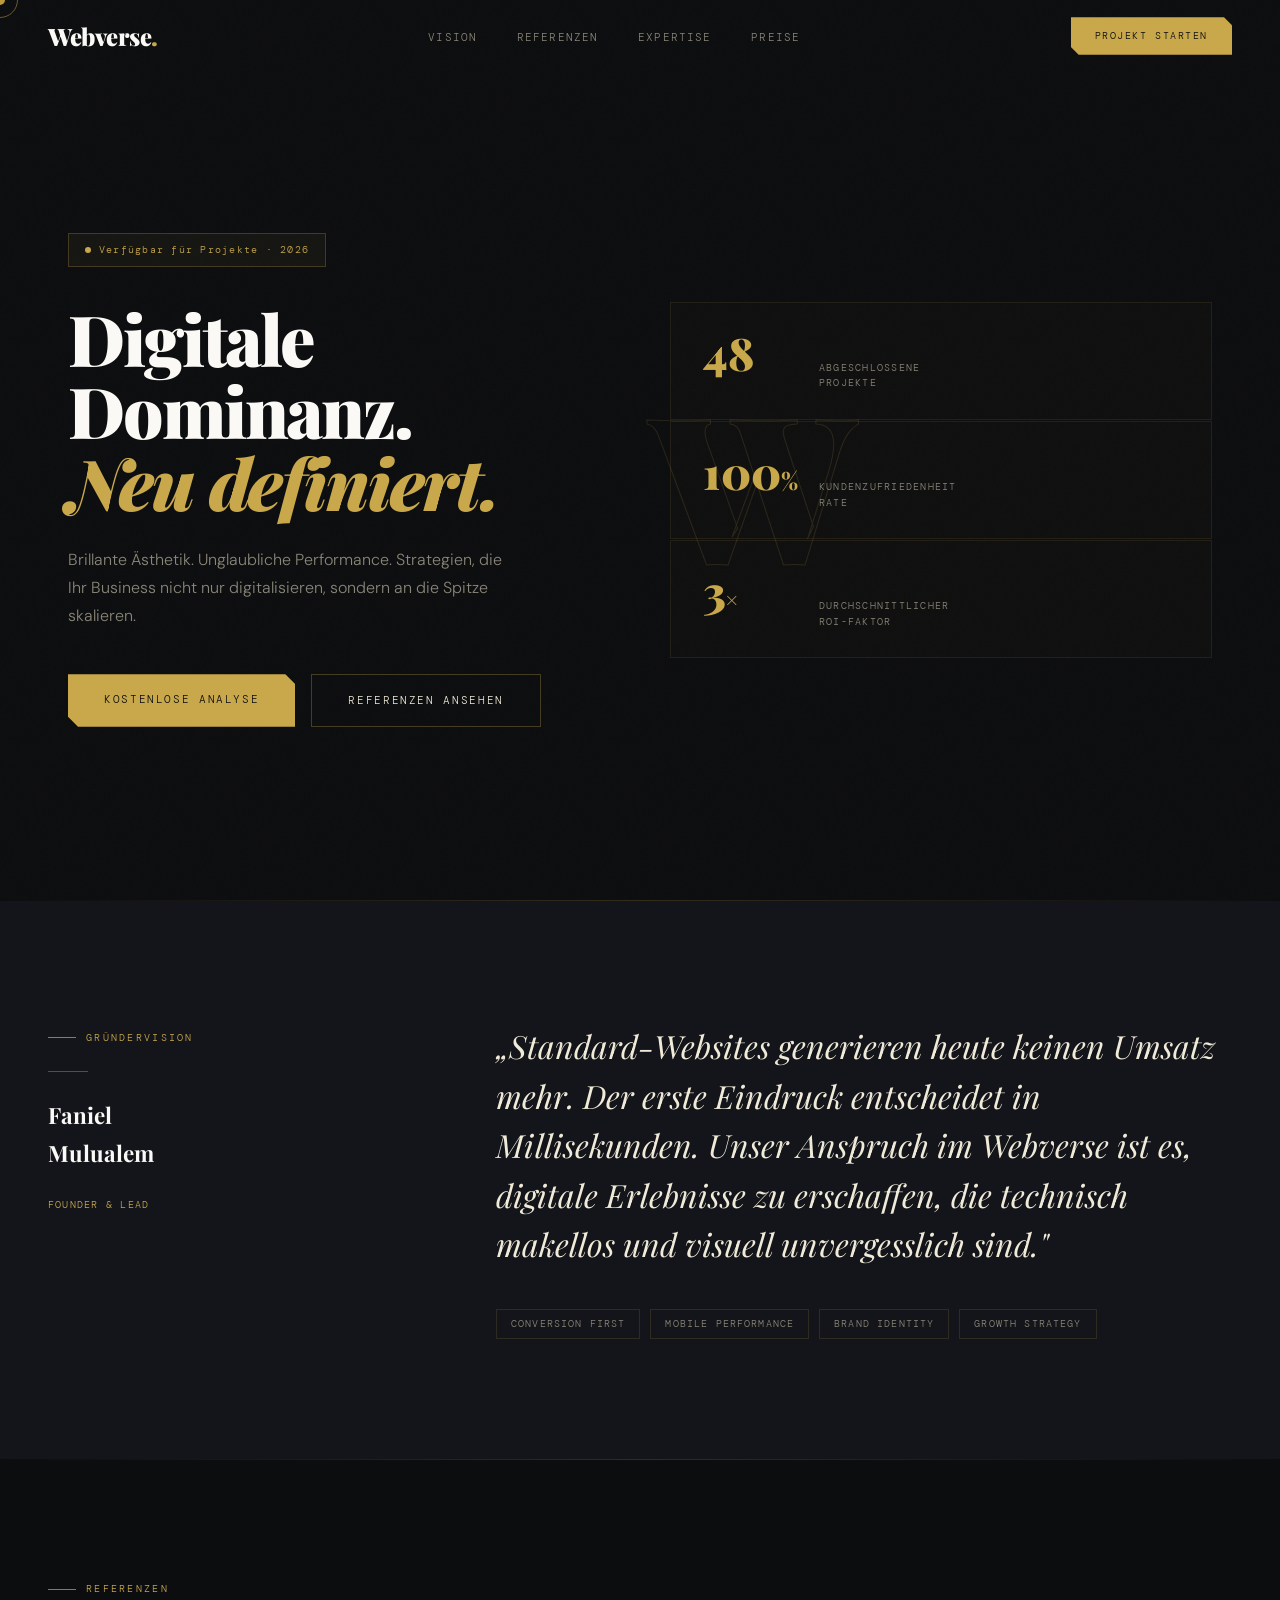
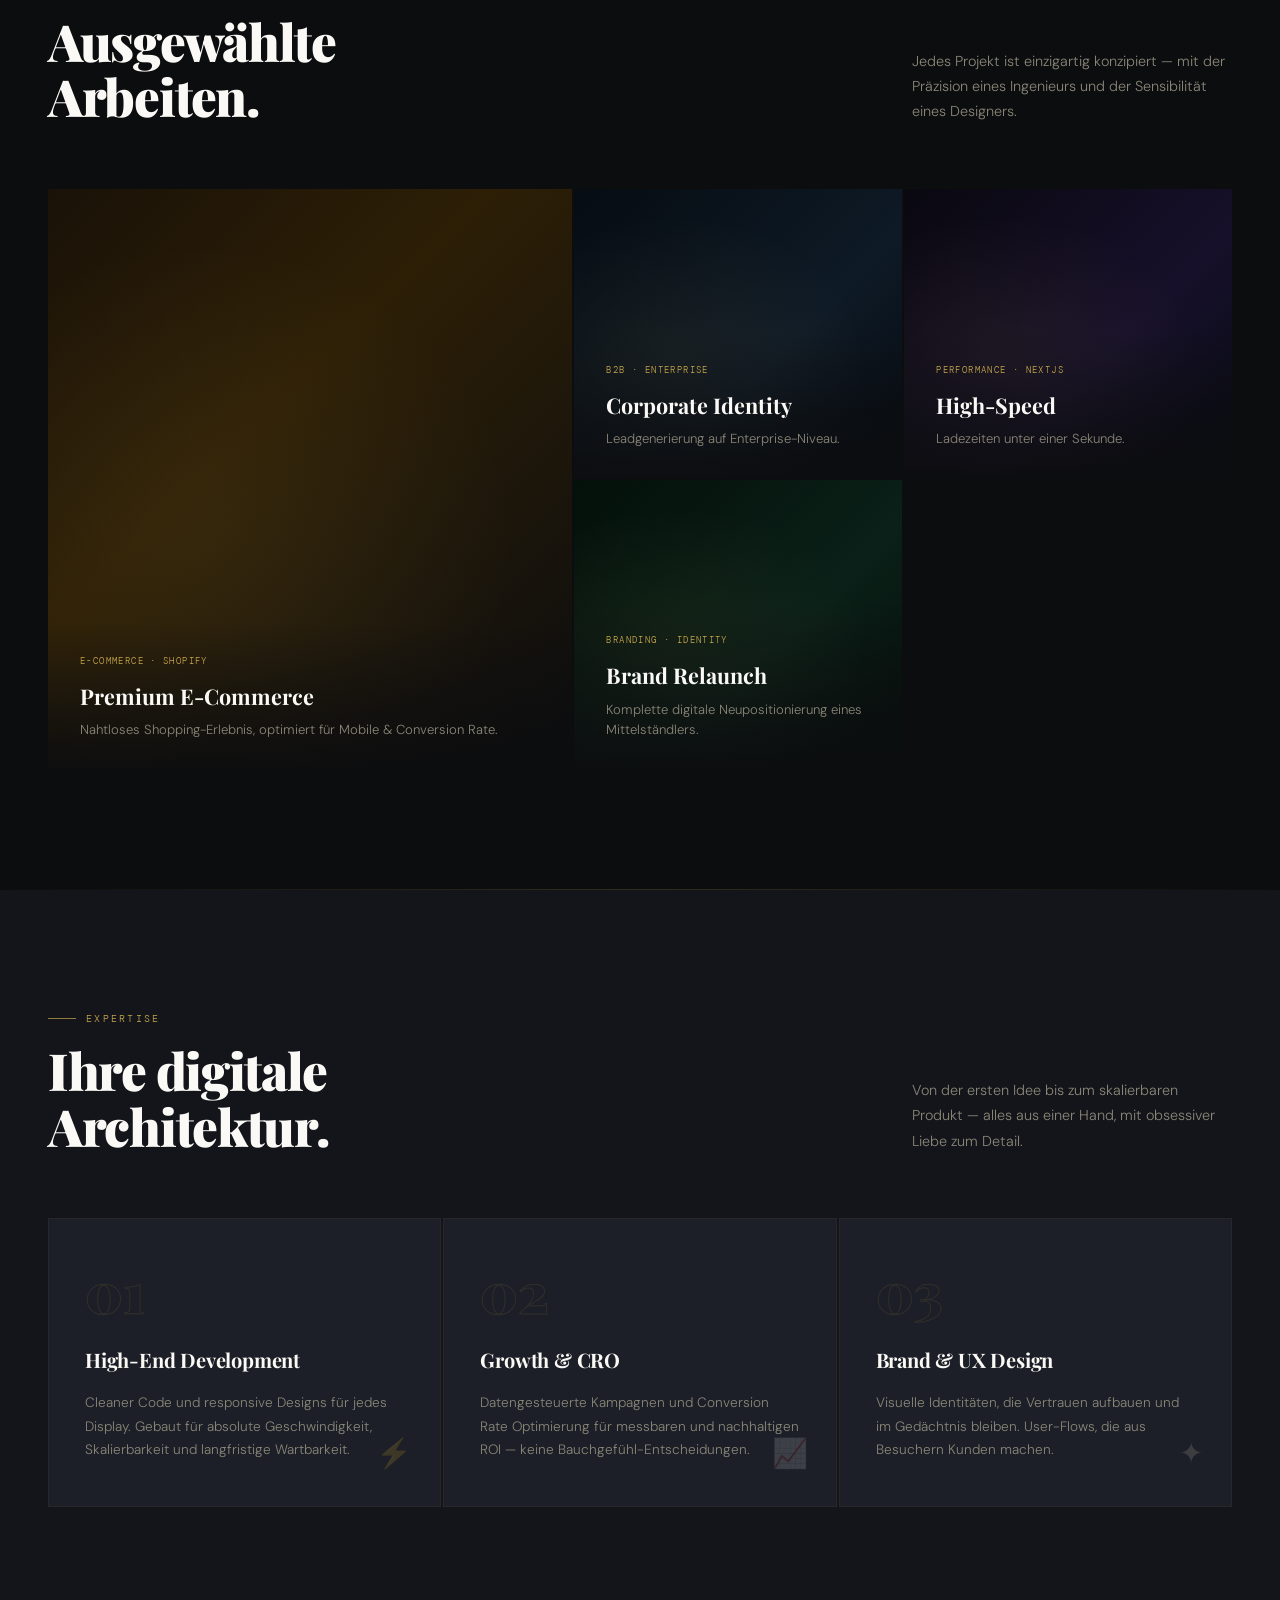
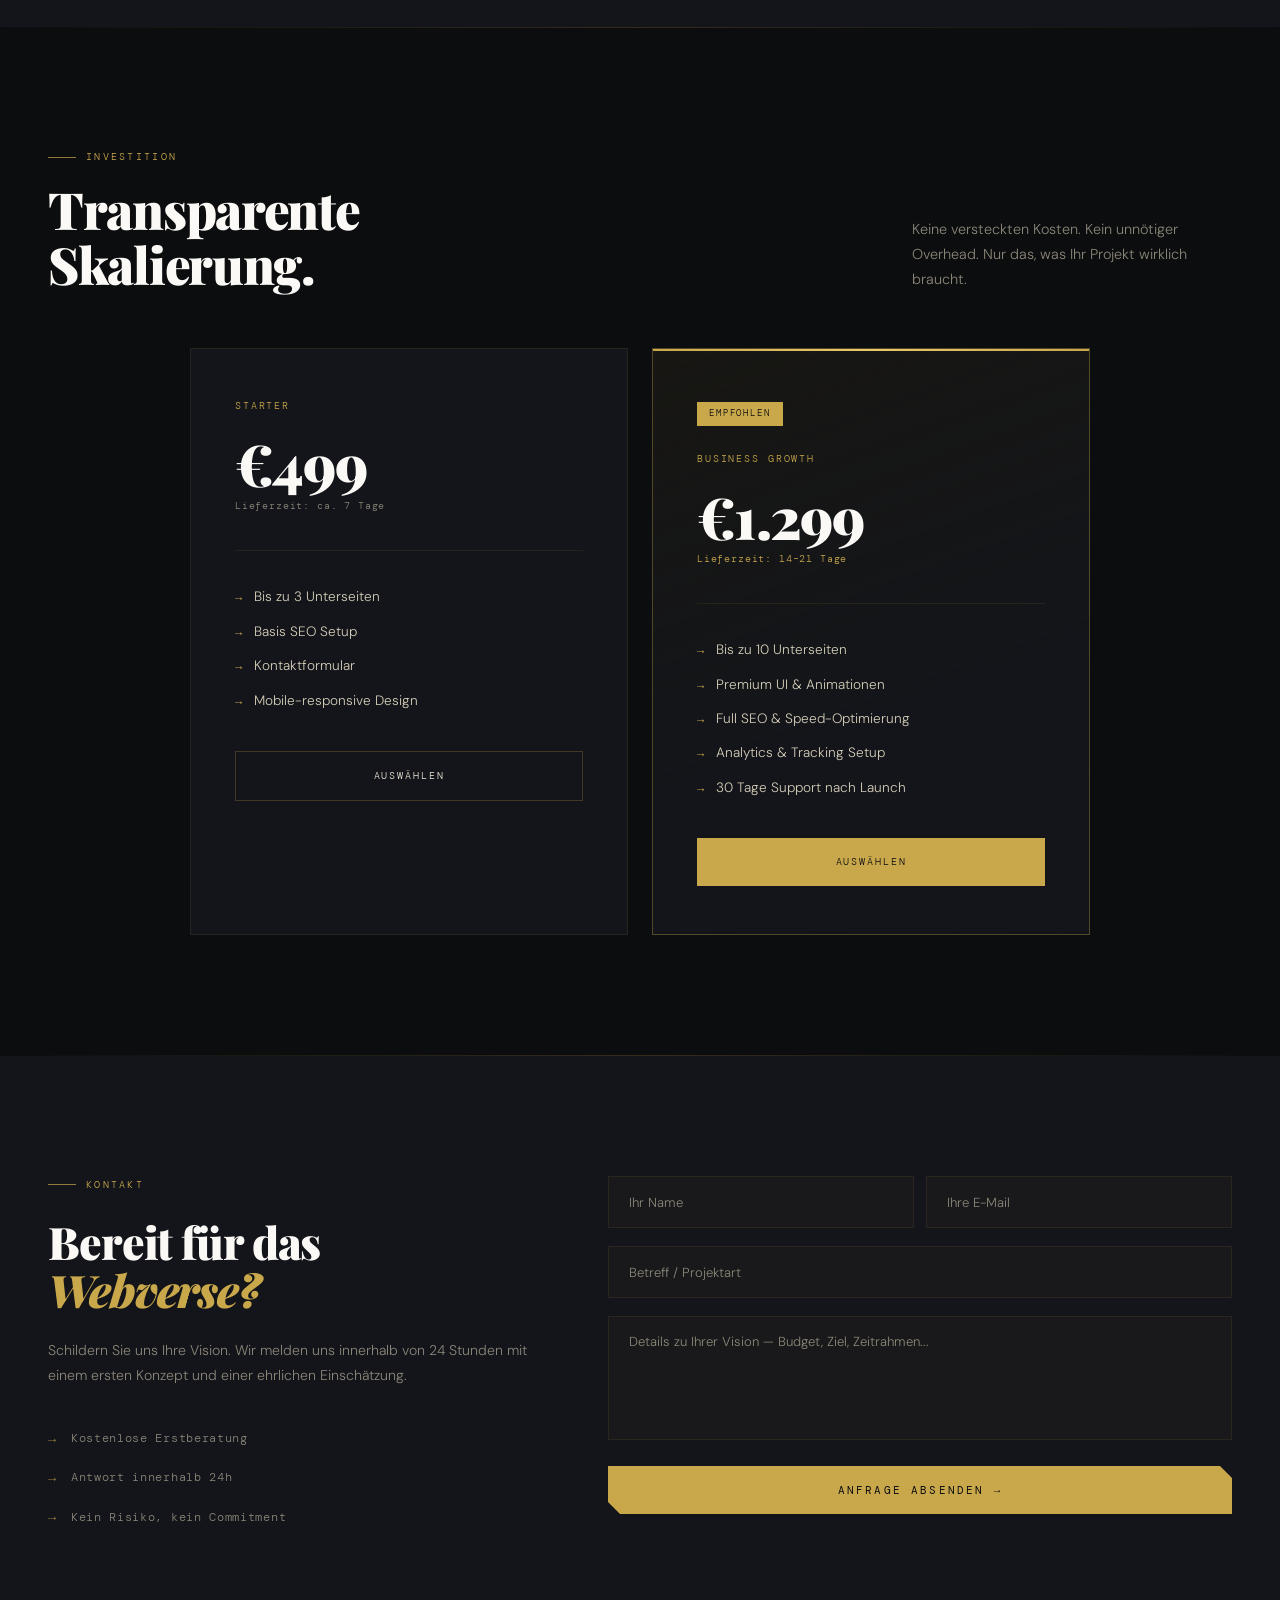
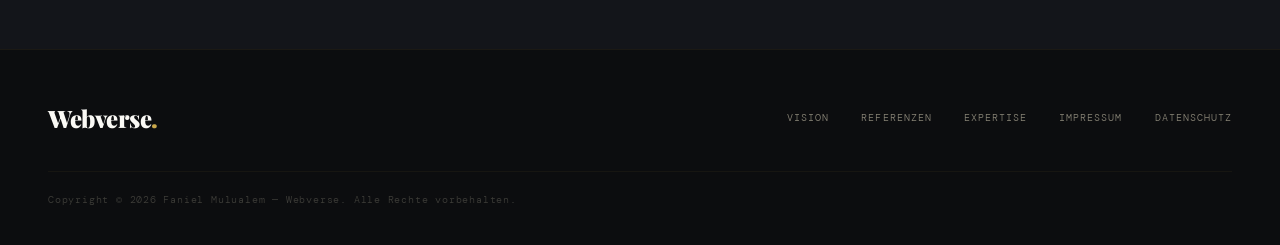
==== commit afb63d34: "Update index.html" ====
--- a/index.html
+++ b/index.html
@@ -1,183 +1,1266 @@
 <!DOCTYPE html>
 <html lang="de">
 <head>
-    <meta charset="UTF-8">
-    <meta name="viewport" content="width=device-width, initial-scale=1.0">
-    <title>Webverse | Premium Digitalagentur von Faniel Mulualem</title>
-    <link rel="stylesheet" href="home.css">
-    <link href="https://fonts.googleapis.com/css2?family=Plus+Jakarta+Sans:wght@300;400;600;800&display=swap" rel="stylesheet">
-    <link href='https://unpkg.com/boxicons@2.1.4/css/boxicons.min.css' rel='stylesheet'>
+<meta charset="UTF-8">
+<meta name="viewport" content="width=device-width, initial-scale=1.0">
+<title>Webverse | Premium Digitalagentur</title>
+<link rel="preconnect" href="https://fonts.googleapis.com">
+<link href="https://fonts.googleapis.com/css2?family=Playfair+Display:ital,wght@0,400;0,700;0,900;1,400;1,700&family=DM+Mono:wght@300;400;500&family=DM+Sans:wght@300;400;500&display=swap" rel="stylesheet">
+<style>
+/* ═══════════════════════════════════════════════
+   VARIABLES & RESET
+═══════════════════════════════════════════════ */
+:root {
+  --ink:     #0c0d0f;
+  --ink2:    #13151a;
+  --ink3:    #1c1f27;
+  --gold:    #c9a84c;
+  --gold2:   #e8c96a;
+  --cream:   #f0ead8;
+  --cream2:  #d4cdb8;
+  --chalk:   #8a8678;
+  --white:   #faf9f5;
+  --serif:   'Playfair Display', Georgia, serif;
+  --mono:    'DM Mono', monospace;
+  --sans:    'DM Sans', sans-serif;
+  --ease:    cubic-bezier(0.16, 1, 0.3, 1);
+}
+
+*, *::before, *::after { box-sizing: border-box; margin: 0; padding: 0; }
+html { scroll-behavior: smooth; font-size: 16px; }
+
+body {
+  background: var(--ink);
+  color: var(--cream);
+  font-family: var(--sans);
+  font-weight: 300;
+  line-height: 1.7;
+  overflow-x: hidden;
+  cursor: none;
+}
+
+/* ═══════════════════════════════════════════════
+   CUSTOM CURSOR
+═══════════════════════════════════════════════ */
+#cursor {
+  position: fixed;
+  width: 10px; height: 10px;
+  background: var(--gold);
+  border-radius: 50%;
+  pointer-events: none;
+  z-index: 9999;
+  transform: translate(-50%,-50%);
+  transition: width .25s var(--ease), height .25s var(--ease), background .25s;
+  mix-blend-mode: difference;
+}
+#cursor-ring {
+  position: fixed;
+  width: 36px; height: 36px;
+  border: 1px solid rgba(201,168,76,0.5);
+  border-radius: 50%;
+  pointer-events: none;
+  z-index: 9998;
+  transform: translate(-50%,-50%);
+  transition: transform .12s var(--ease), width .3s var(--ease), height .3s var(--ease), opacity .3s;
+}
+body:has(a:hover) #cursor, body:has(button:hover) #cursor { width: 6px; height: 6px; }
+body:has(a:hover) #cursor-ring, body:has(button:hover) #cursor-ring { width: 56px; height: 56px; }
+
+/* ═══════════════════════════════════════════════
+   NOISE TEXTURE OVERLAY
+═══════════════════════════════════════════════ */
+body::before {
+  content: '';
+  position: fixed; inset: 0;
+  opacity: 0.025;
+  background-image: url("data:image/svg+xml,%3Csvg viewBox='0 0 256 256' xmlns='http://www.w3.org/2000/svg'%3E%3Cfilter id='noise'%3E%3CfeTurbulence type='fractalNoise' baseFrequency='0.9' numOctaves='4' stitchTiles='stitch'/%3E%3C/filter%3E%3Crect width='100%25' height='100%25' filter='url(%23noise)'/%3E%3C/svg%3E");
+  background-size: 200px;
+  pointer-events: none;
+  z-index: 1;
+}
+
+/* ═══════════════════════════════════════════════
+   TYPOGRAPHY UTILITIES
+═══════════════════════════════════════════════ */
+.eyebrow {
+  font-family: var(--mono);
+  font-size: 0.65rem;
+  letter-spacing: 0.22em;
+  text-transform: uppercase;
+  color: var(--gold);
+  display: flex;
+  align-items: center;
+  gap: 10px;
+}
+.eyebrow::before {
+  content: '';
+  display: inline-block;
+  width: 28px; height: 1px;
+  background: var(--gold);
+  opacity: 0.7;
+}
+
+.display {
+  font-family: var(--serif);
+  font-weight: 900;
+  line-height: 1.05;
+  letter-spacing: -0.02em;
+}
+
+/* ═══════════════════════════════════════════════
+   REVEAL ANIMATIONS
+═══════════════════════════════════════════════ */
+.reveal {
+  opacity: 0;
+  transform: translateY(32px);
+  transition: opacity 0.9s var(--ease), transform 0.9s var(--ease);
+}
+.reveal.visible { opacity: 1; transform: translateY(0); }
+.delay-1 { transition-delay: 0.12s !important; }
+.delay-2 { transition-delay: 0.24s !important; }
+.delay-3 { transition-delay: 0.36s !important; }
+
+/* ═══════════════════════════════════════════════
+   NAVBAR
+═══════════════════════════════════════════════ */
+nav {
+  position: fixed;
+  top: 0; left: 0; right: 0;
+  z-index: 100;
+  padding: 0 48px;
+  transition: background 0.4s, border-color 0.4s;
+  border-bottom: 1px solid transparent;
+}
+nav.scrolled {
+  background: rgba(12,13,15,0.92);
+  backdrop-filter: blur(16px);
+  border-color: rgba(201,168,76,0.1);
+}
+
+.nav-inner {
+  max-width: 1240px;
+  margin: 0 auto;
+  height: 72px;
+  display: flex;
+  align-items: center;
+  justify-content: space-between;
+}
+
+.logo {
+  font-family: var(--serif);
+  font-size: 1.5rem;
+  font-weight: 900;
+  color: var(--white);
+  letter-spacing: -0.02em;
+  text-decoration: none;
+}
+.logo span { color: var(--gold); }
+
+.nav-links {
+  display: flex;
+  gap: 40px;
+  list-style: none;
+}
+.nav-links a {
+  font-family: var(--mono);
+  font-size: 0.7rem;
+  letter-spacing: 0.1em;
+  color: var(--chalk);
+  text-decoration: none;
+  text-transform: uppercase;
+  transition: color 0.2s;
+  position: relative;
+}
+.nav-links a::after {
+  content: '';
+  position: absolute;
+  bottom: -3px; left: 0;
+  width: 0; height: 1px;
+  background: var(--gold);
+  transition: width 0.3s var(--ease);
+}
+.nav-links a:hover { color: var(--cream); }
+.nav-links a:hover::after { width: 100%; }
+
+.btn-nav {
+  font-family: var(--mono);
+  font-size: 0.65rem;
+  letter-spacing: 0.15em;
+  text-transform: uppercase;
+  color: var(--ink);
+  background: var(--gold);
+  border: none;
+  padding: 10px 24px;
+  cursor: pointer;
+  text-decoration: none;
+  transition: background 0.2s, transform 0.2s;
+  clip-path: polygon(0 0, calc(100% - 8px) 0, 100% 8px, 100% 100%, 8px 100%, 0 calc(100% - 8px));
+}
+.btn-nav:hover { background: var(--gold2); transform: translateY(-1px); }
+
+/* ═══════════════════════════════════════════════
+   HERO
+═══════════════════════════════════════════════ */
+.hero {
+  min-height: 100vh;
+  display: grid;
+  grid-template-columns: 1fr 1fr;
+  align-items: center;
+  padding: 100px 48px 60px;
+  max-width: 1240px;
+  margin: 0 auto;
+  position: relative;
+  gap: 60px;
+}
+
+.hero-left { position: relative; z-index: 2; }
+
+.hero-status {
+  display: inline-flex;
+  align-items: center;
+  gap: 8px;
+  font-family: var(--mono);
+  font-size: 0.65rem;
+  letter-spacing: 0.12em;
+  color: var(--gold);
+  border: 1px solid rgba(201,168,76,0.25);
+  background: rgba(201,168,76,0.05);
+  padding: 7px 16px;
+  margin-bottom: 36px;
+  animation: fadeIn 1s var(--ease) both;
+}
+.pulse {
+  width: 6px; height: 6px;
+  border-radius: 50%;
+  background: var(--gold);
+  animation: pulse 2s ease-in-out infinite;
+}
+@keyframes pulse { 0%,100%{opacity:1;transform:scale(1)} 50%{opacity:0.4;transform:scale(0.7)} }
+@keyframes fadeIn { from{opacity:0;transform:translateY(12px)} to{opacity:1;transform:translateY(0)} }
+
+.hero h1 {
+  font-family: var(--serif);
+  font-size: clamp(3.2rem, 5.5vw, 6rem);
+  font-weight: 900;
+  line-height: 1.02;
+  letter-spacing: -0.03em;
+  color: var(--white);
+  margin-bottom: 28px;
+  animation: fadeIn 1s 0.15s var(--ease) both;
+}
+.hero h1 em {
+  font-style: italic;
+  color: var(--gold);
+  display: block;
+}
+
+.hero-sub {
+  font-size: 1rem;
+  color: var(--chalk);
+  line-height: 1.75;
+  max-width: 440px;
+  margin-bottom: 44px;
+  animation: fadeIn 1s 0.3s var(--ease) both;
+}
+
+.hero-btns {
+  display: flex;
+  gap: 16px;
+  flex-wrap: wrap;
+  animation: fadeIn 1s 0.45s var(--ease) both;
+}
+
+.btn-primary {
+  font-family: var(--mono);
+  font-size: 0.68rem;
+  letter-spacing: 0.15em;
+  text-transform: uppercase;
+  color: var(--ink);
+  background: var(--gold);
+  border: none;
+  padding: 16px 36px;
+  cursor: pointer;
+  text-decoration: none;
+  display: inline-block;
+  transition: all 0.25s var(--ease);
+  clip-path: polygon(0 0, calc(100% - 10px) 0, 100% 10px, 100% 100%, 10px 100%, 0 calc(100% - 10px));
+}
+.btn-primary:hover { background: var(--gold2); transform: translateY(-2px); box-shadow: 0 16px 40px rgba(201,168,76,0.25); }
+
+.btn-outline {
+  font-family: var(--mono);
+  font-size: 0.68rem;
+  letter-spacing: 0.15em;
+  text-transform: uppercase;
+  color: var(--cream);
+  background: transparent;
+  border: 1px solid rgba(201,168,76,0.3);
+  padding: 16px 36px;
+  cursor: pointer;
+  text-decoration: none;
+  display: inline-block;
+  transition: all 0.25s;
+}
+.btn-outline:hover { border-color: var(--gold); color: var(--gold); }
+
+/* Hero right: big number & lines */
+.hero-right {
+  position: relative;
+  display: flex;
+  flex-direction: column;
+  gap: 2px;
+  animation: fadeIn 1.2s 0.3s var(--ease) both;
+}
+
+.hero-number {
+  font-family: var(--serif);
+  font-size: clamp(8rem, 16vw, 18rem);
+  font-weight: 900;
+  line-height: 0.85;
+  color: transparent;
+  -webkit-text-stroke: 1px rgba(201,168,76,0.15);
+  letter-spacing: -0.05em;
+  pointer-events: none;
+  user-select: none;
+  position: absolute;
+  top: 50%;
+  left: -20px;
+  transform: translateY(-50%);
+  z-index: 0;
+}
+
+.stat-stack {
+  display: flex;
+  flex-direction: column;
+  gap: 1px;
+  position: relative;
+  z-index: 2;
+}
+.stat-row {
+  display: flex;
+  align-items: baseline;
+  gap: 16px;
+  padding: 28px 32px;
+  border: 1px solid rgba(201,168,76,0.1);
+  background: rgba(201,168,76,0.02);
+  position: relative;
+  overflow: hidden;
+  transition: border-color 0.3s, background 0.3s;
+}
+.stat-row::before {
+  content: '';
+  position: absolute;
+  left: 0; top: 0; bottom: 0;
+  width: 3px;
+  background: var(--gold);
+  opacity: 0;
+  transition: opacity 0.3s;
+}
+.stat-row:hover { border-color: rgba(201,168,76,0.3); background: rgba(201,168,76,0.05); }
+.stat-row:hover::before { opacity: 1; }
+.stat-val {
+  font-family: var(--serif);
+  font-size: 2.8rem;
+  font-weight: 900;
+  color: var(--gold);
+  line-height: 1;
+  min-width: 100px;
+}
+.stat-label {
+  font-family: var(--mono);
+  font-size: 0.65rem;
+  letter-spacing: 0.12em;
+  color: var(--chalk);
+  text-transform: uppercase;
+  line-height: 1.5;
+}
+
+/* ═══════════════════════════════════════════════
+   SECTION BASE
+═══════════════════════════════════════════════ */
+section {
+  padding: 120px 48px;
+  position: relative;
+  z-index: 2;
+}
+.container {
+  max-width: 1240px;
+  margin: 0 auto;
+}
+.max-700 { max-width: 700px; }
+
+.section-head {
+  display: flex;
+  justify-content: space-between;
+  align-items: flex-end;
+  margin-bottom: 64px;
+  gap: 32px;
+  flex-wrap: wrap;
+}
+.section-head h2 {
+  font-family: var(--serif);
+  font-size: clamp(2.2rem, 4vw, 3.8rem);
+  font-weight: 900;
+  line-height: 1.08;
+  letter-spacing: -0.025em;
+  color: var(--white);
+  max-width: 540px;
+}
+.section-head p {
+  font-size: 0.9rem;
+  color: var(--chalk);
+  max-width: 320px;
+  line-height: 1.75;
+}
+
+.divider {
+  height: 1px;
+  background: linear-gradient(90deg, transparent, rgba(201,168,76,0.2), transparent);
+  border: none;
+  margin: 0;
+}
+
+/* ═══════════════════════════════════════════════
+   VISION SECTION
+═══════════════════════════════════════════════ */
+#vision {
+  background: var(--ink2);
+}
+.vision-inner {
+  display: grid;
+  grid-template-columns: 1fr 2fr;
+  gap: 80px;
+  align-items: start;
+}
+.vision-meta {
+  display: flex;
+  flex-direction: column;
+  gap: 24px;
+  padding-top: 8px;
+}
+.vision-author {
+  font-family: var(--serif);
+  font-size: 1.4rem;
+  font-weight: 700;
+  color: var(--white);
+}
+.vision-role {
+  font-family: var(--mono);
+  font-size: 0.65rem;
+  letter-spacing: 0.12em;
+  color: var(--gold);
+  text-transform: uppercase;
+}
+.vision-line {
+  width: 40px; height: 1px;
+  background: rgba(201,168,76,0.4);
+}
+
+.vision-body p {
+  font-family: var(--serif);
+  font-size: clamp(1.3rem, 2.5vw, 2rem);
+  font-style: italic;
+  line-height: 1.55;
+  color: var(--cream);
+  font-weight: 400;
+  margin-bottom: 40px;
+}
+.vision-tags {
+  display: flex;
+  gap: 10px;
+  flex-wrap: wrap;
+}
+.tag {
+  font-family: var(--mono);
+  font-size: 0.6rem;
+  letter-spacing: 0.12em;
+  text-transform: uppercase;
+  color: var(--chalk);
+  border: 1px solid rgba(201,168,76,0.15);
+  padding: 6px 14px;
+  transition: border-color 0.2s, color 0.2s;
+}
+.tag:hover { border-color: var(--gold); color: var(--gold); }
+
+/* ═══════════════════════════════════════════════
+   PORTFOLIO / BENTO
+═══════════════════════════════════════════════ */
+#portfolio { background: var(--ink); }
+
+.bento {
+  display: grid;
+  grid-template-columns: 1.6fr 1fr 1fr;
+  grid-template-rows: auto auto;
+  gap: 2px;
+}
+
+.bento-item {
+  position: relative;
+  overflow: hidden;
+  background: var(--ink3);
+  aspect-ratio: auto;
+  min-height: 280px;
+  cursor: pointer;
+  group: true;
+}
+.bento-item:first-child {
+  grid-row: span 2;
+  min-height: 580px;
+}
+
+.bento-bg {
+  position: absolute;
+  inset: 0;
+  transition: transform 0.7s var(--ease);
+}
+.bento-item:hover .bento-bg { transform: scale(1.06); }
+
+.bg-1 { background: linear-gradient(135deg, #1a1208 0%, #2d1f06 40%, #0c0d0f 100%); }
+.bg-2 { background: linear-gradient(135deg, #060c12 0%, #0e1a26 60%, #060a10 100%); }
+.bg-3 { background: linear-gradient(135deg, #0a0810 0%, #16102a 60%, #080a12 100%); }
+.bg-4 { background: linear-gradient(135deg, #04100a 0%, #0a2018 60%, #050e09 100%); }
+
+/* Decorative lines in bento cards */
+.bento-bg::after {
+  content: '';
+  position: absolute;
+  inset: 0;
+  background: radial-gradient(ellipse at 30% 60%, rgba(201,168,76,0.07) 0%, transparent 60%);
+}
+
+.bento-text {
+  position: absolute;
+  bottom: 0; left: 0; right: 0;
+  padding: 32px;
+  background: linear-gradient(0deg, rgba(12,13,15,0.95) 0%, transparent 100%);
+  transform: translateY(4px);
+  transition: transform 0.4s var(--ease);
+}
+.bento-item:hover .bento-text { transform: translateY(0); }
+
+.bento-tag {
+  font-family: var(--mono);
+  font-size: 0.58rem;
+  letter-spacing: 0.15em;
+  text-transform: uppercase;
+  color: var(--gold);
+  margin-bottom: 8px;
+  display: block;
+}
+.bento-text h3 {
+  font-family: var(--serif);
+  font-size: 1.35rem;
+  font-weight: 700;
+  color: var(--white);
+  margin-bottom: 6px;
+}
+.bento-text p { font-size: 0.82rem; color: var(--chalk); line-height: 1.55; }
+
+.bento-arrow {
+  position: absolute;
+  top: 28px; right: 28px;
+  width: 36px; height: 36px;
+  border: 1px solid rgba(201,168,76,0.25);
+  display: flex; align-items: center; justify-content: center;
+  font-size: 0.9rem;
+  color: var(--gold);
+  opacity: 0;
+  transition: opacity 0.3s, transform 0.3s;
+  transform: translate(-4px, 4px);
+}
+.bento-item:hover .bento-arrow { opacity: 1; transform: translate(0,0); }
+
+/* ═══════════════════════════════════════════════
+   LEISTUNGEN (SERVICES)
+═══════════════════════════════════════════════ */
+#leistungen { background: var(--ink2); }
+
+.services-grid {
+  display: grid;
+  grid-template-columns: repeat(3, 1fr);
+  gap: 2px;
+}
+
+.service-card {
+  padding: 44px 36px;
+  background: var(--ink3);
+  border: 1px solid rgba(201,168,76,0.06);
+  position: relative;
+  overflow: hidden;
+  transition: border-color 0.3s, background 0.3s;
+}
+.service-card::before {
+  content: '';
+  position: absolute;
+  top: 0; left: 0; right: 0;
+  height: 2px;
+  background: linear-gradient(90deg, var(--gold), transparent);
+  opacity: 0;
+  transition: opacity 0.4s;
+}
+.service-card:hover { border-color: rgba(201,168,76,0.18); background: rgba(201,168,76,0.02); }
+.service-card:hover::before { opacity: 1; }
+
+.service-num {
+  font-family: var(--serif);
+  font-size: 3.5rem;
+  font-weight: 900;
+  color: transparent;
+  -webkit-text-stroke: 1px rgba(201,168,76,0.12);
+  line-height: 1;
+  margin-bottom: 24px;
+}
+.service-card h4 {
+  font-family: var(--serif);
+  font-size: 1.25rem;
+  font-weight: 700;
+  color: var(--white);
+  margin-bottom: 14px;
+  letter-spacing: -0.01em;
+}
+.service-card p { font-size: 0.85rem; color: var(--chalk); line-height: 1.75; }
+.service-icon {
+  position: absolute;
+  bottom: 28px; right: 28px;
+  font-size: 1.8rem;
+  opacity: 0.15;
+  transition: opacity 0.3s;
+}
+.service-card:hover .service-icon { opacity: 0.35; }
+
+/* ═══════════════════════════════════════════════
+   PREISE
+═══════════════════════════════════════════════ */
+#preise { background: var(--ink); }
+
+.pricing-grid {
+  display: grid;
+  grid-template-columns: 1fr 1fr;
+  gap: 24px;
+  max-width: 900px;
+  margin: 0 auto;
+}
+
+.price-card {
+  background: var(--ink2);
+  border: 1px solid rgba(201,168,76,0.1);
+  padding: 48px 44px;
+  position: relative;
+  overflow: hidden;
+  transition: border-color 0.3s, transform 0.3s, box-shadow 0.3s;
+}
+.price-card:hover {
+  border-color: rgba(201,168,76,0.3);
+  transform: translateY(-4px);
+  box-shadow: 0 32px 64px rgba(0,0,0,0.4);
+}
+
+.price-card.featured {
+  border-color: rgba(201,168,76,0.35);
+  background: linear-gradient(160deg, rgba(201,168,76,0.06) 0%, var(--ink2) 60%);
+}
+.price-card.featured::before {
+  content: '';
+  position: absolute;
+  top: 0; left: 0; right: 0;
+  height: 2px;
+  background: linear-gradient(90deg, var(--gold), var(--gold2), var(--gold));
+}
+
+.price-recommended {
+  font-family: var(--mono);
+  font-size: 0.58rem;
+  letter-spacing: 0.2em;
+  text-transform: uppercase;
+  color: var(--ink);
+  background: var(--gold);
+  padding: 4px 12px;
+  display: inline-block;
+  margin-bottom: 24px;
+}
+
+.price-tier {
+  font-family: var(--mono);
+  font-size: 0.65rem;
+  letter-spacing: 0.18em;
+  text-transform: uppercase;
+  color: var(--gold);
+  margin-bottom: 20px;
+}
+.price-amount {
+  font-family: var(--serif);
+  font-size: 3.6rem;
+  font-weight: 900;
+  color: var(--white);
+  line-height: 1;
+  letter-spacing: -0.03em;
+  margin-bottom: 4px;
+}
+.price-delivery {
+  font-family: var(--mono);
+  font-size: 0.65rem;
+  letter-spacing: 0.08em;
+  color: var(--chalk);
+  margin-bottom: 36px;
+  padding-bottom: 36px;
+  border-bottom: 1px solid rgba(201,168,76,0.1);
+}
+.price-delivery.highlight { color: var(--gold); }
+
+.price-features {
+  list-style: none;
+  display: flex;
+  flex-direction: column;
+  gap: 14px;
+  margin-bottom: 40px;
+}
+.price-features li {
+  display: flex;
+  align-items: flex-start;
+  gap: 12px;
+  font-size: 0.85rem;
+  color: var(--cream2);
+  line-height: 1.5;
+}
+.price-features li::before {
+  content: '→';
+  color: var(--gold);
+  font-family: var(--mono);
+  font-size: 0.75rem;
+  flex-shrink: 0;
+  margin-top: 2px;
+}
+
+.btn-full {
+  display: block;
+  width: 100%;
+  text-align: center;
+  padding: 15px;
+  font-family: var(--mono);
+  font-size: 0.65rem;
+  letter-spacing: 0.18em;
+  text-transform: uppercase;
+  text-decoration: none;
+  transition: all 0.25s;
+}
+.btn-full.gold { background: var(--gold); color: var(--ink); }
+.btn-full.gold:hover { background: var(--gold2); }
+.btn-full.ghost {
+  border: 1px solid rgba(201,168,76,0.25);
+  color: var(--cream);
+}
+.btn-full.ghost:hover { border-color: var(--gold); color: var(--gold); }
+
+/* ═══════════════════════════════════════════════
+   KONTAKT
+═══════════════════════════════════════════════ */
+#kontakt { background: var(--ink2); }
+
+.contact-inner {
+  display: grid;
+  grid-template-columns: 1fr 1.3fr;
+  gap: 80px;
+  align-items: start;
+}
+.contact-left h2 {
+  font-family: var(--serif);
+  font-size: clamp(2rem, 3.5vw, 3.2rem);
+  font-weight: 900;
+  color: var(--white);
+  line-height: 1.08;
+  letter-spacing: -0.025em;
+  margin-bottom: 24px;
+}
+.contact-left h2 em { font-style: italic; color: var(--gold); }
+.contact-left p {
+  font-size: 0.88rem;
+  color: var(--chalk);
+  line-height: 1.75;
+  margin-bottom: 40px;
+}
+.contact-detail {
+  display: flex;
+  flex-direction: column;
+  gap: 16px;
+}
+.contact-row {
+  display: flex;
+  align-items: center;
+  gap: 14px;
+  font-family: var(--mono);
+  font-size: 0.72rem;
+  color: var(--chalk);
+  letter-spacing: 0.06em;
+}
+.contact-row span:first-child {
+  color: var(--gold);
+  opacity: 0.7;
+  font-size: 0.85rem;
+}
+
+/* Form */
+.form-field {
+  margin-bottom: 18px;
+  position: relative;
+}
+.form-field input,
+.form-field textarea {
+  width: 100%;
+  background: rgba(201,168,76,0.03);
+  border: 1px solid rgba(201,168,76,0.1);
+  color: var(--cream);
+  font-family: var(--sans);
+  font-size: 0.88rem;
+  font-weight: 300;
+  padding: 16px 20px;
+  outline: none;
+  transition: border-color 0.25s, background 0.25s;
+  resize: none;
+  appearance: none;
+  border-radius: 0;
+}
+.form-field input:focus,
+.form-field textarea:focus {
+  border-color: rgba(201,168,76,0.4);
+  background: rgba(201,168,76,0.05);
+}
+.form-field input::placeholder,
+.form-field textarea::placeholder {
+  color: var(--chalk);
+  font-size: 0.82rem;
+}
+.form-row { display: grid; grid-template-columns: 1fr 1fr; gap: 12px; }
+
+.submit-btn {
+  width: 100%;
+  background: var(--gold);
+  color: var(--ink);
+  border: none;
+  padding: 17px;
+  font-family: var(--mono);
+  font-size: 0.68rem;
+  letter-spacing: 0.2em;
+  text-transform: uppercase;
+  cursor: pointer;
+  transition: all 0.25s var(--ease);
+  position: relative;
+  overflow: hidden;
+  clip-path: polygon(0 0, calc(100% - 12px) 0, 100% 12px, 100% 100%, 12px 100%, 0 calc(100% - 12px));
+}
+.submit-btn:hover { background: var(--gold2); transform: translateY(-2px); box-shadow: 0 12px 30px rgba(201,168,76,0.2); }
+.submit-btn:active { transform: translateY(0); }
+
+/* ═══════════════════════════════════════════════
+   FOOTER
+═══════════════════════════════════════════════ */
+footer {
+  background: var(--ink);
+  border-top: 1px solid rgba(201,168,76,0.08);
+  padding: 48px 48px 36px;
+}
+.footer-inner {
+  max-width: 1240px;
+  margin: 0 auto;
+  display: flex;
+  justify-content: space-between;
+  align-items: center;
+  flex-wrap: wrap;
+  gap: 20px;
+  margin-bottom: 32px;
+}
+.footer-links {
+  display: flex;
+  gap: 32px;
+}
+.footer-links a {
+  font-family: var(--mono);
+  font-size: 0.65rem;
+  letter-spacing: 0.1em;
+  text-transform: uppercase;
+  color: var(--chalk);
+  text-decoration: none;
+  transition: color 0.2s;
+}
+.footer-links a:hover { color: var(--gold); }
+.footer-copy {
+  max-width: 1240px;
+  margin: 0 auto;
+  font-family: var(--mono);
+  font-size: 0.62rem;
+  letter-spacing: 0.08em;
+  color: rgba(138,134,120,0.4);
+  border-top: 1px solid rgba(201,168,76,0.06);
+  padding-top: 20px;
+}
+
+/* ═══════════════════════════════════════════════
+   RESPONSIVE
+═══════════════════════════════════════════════ */
+@media (max-width: 1024px) {
+  .hero { grid-template-columns: 1fr; padding: 100px 32px 60px; }
+  .hero-right { display: none; }
+  .vision-inner { grid-template-columns: 1fr; gap: 40px; }
+  .services-grid { grid-template-columns: 1fr 1fr; }
+  .bento { grid-template-columns: 1fr 1fr; }
+  .bento-item:first-child { grid-column: span 2; min-height: 360px; }
+  .contact-inner { grid-template-columns: 1fr; gap: 48px; }
+}
+@media (max-width: 768px) {
+  section { padding: 80px 24px; }
+  nav { padding: 0 24px; }
+  footer { padding: 40px 24px 28px; }
+  .services-grid { grid-template-columns: 1fr; }
+  .pricing-grid { grid-template-columns: 1fr; }
+  .bento { grid-template-columns: 1fr; }
+  .bento-item:first-child { grid-column: span 1; min-height: 320px; }
+  .nav-links { display: none; }
+  .form-row { grid-template-columns: 1fr; }
+  .footer-inner { flex-direction: column; align-items: flex-start; }
+}
+</style>
 </head>
 <body>
 
-    <nav class="navbar" id="navbar">
-        <div class="nav-content">
-            <div class="logo">WEB<span>VERSE</span></div>
-            <div class="links">
-                <a href="#about">Über uns</a>
-                <a href="#portfolio">Referenzen</a>
-                <a href="#leistungen">Leistungen</a>
-                <a href="#preise">Preise</a>
+<!-- Custom Cursor -->
+<div id="cursor"></div>
+<div id="cursor-ring"></div>
+
+<!-- Navigation -->
+<nav id="navbar">
+  <div class="nav-inner">
+    <a href="#" class="logo">Webverse<span>.</span></a>
+    <ul class="nav-links">
+      <li><a href="#vision">Vision</a></li>
+      <li><a href="#portfolio">Referenzen</a></li>
+      <li><a href="#leistungen">Expertise</a></li>
+      <li><a href="#preise">Preise</a></li>
+    </ul>
+    <a href="#kontakt" class="btn-nav">Projekt starten</a>
+  </div>
+</nav>
+
+<!-- HERO -->
+<section class="hero" style="padding-top:120px">
+  <div class="hero-left">
+    <div class="hero-status"><span class="pulse"></span> Verfügbar für Projekte · 2026</div>
+    <h1>Digitale<br>Dominanz.<br><em>Neu definiert.</em></h1>
+    <p class="hero-sub">Brillante Ästhetik. Unglaubliche Performance. Strategien, die Ihr Business nicht nur digitalisieren, sondern an die Spitze skalieren.</p>
+    <div class="hero-btns">
+      <a href="#kontakt" class="btn-primary">Kostenlose Analyse</a>
+      <a href="#portfolio" class="btn-outline">Referenzen ansehen</a>
+    </div>
+  </div>
+  <div class="hero-right">
+    <div class="hero-number" aria-hidden="true">W</div>
+    <div class="stat-stack">
+      <div class="stat-row reveal">
+        <div class="stat-val" data-count="48">0</div>
+        <div class="stat-label">Abgeschlossene<br>Projekte</div>
+      </div>
+      <div class="stat-row reveal delay-1">
+        <div class="stat-val" data-count="100">0<span style="font-size:1.5rem">%</span></div>
+        <div class="stat-label">Kundenzufriedenheit<br>Rate</div>
+      </div>
+      <div class="stat-row reveal delay-2">
+        <div class="stat-val" data-count="3">0<span style="font-size:1.5rem">×</span></div>
+        <div class="stat-label">Durchschnittlicher<br>ROI-Faktor</div>
+      </div>
+    </div>
+  </div>
+</section>
+
+<hr class="divider">
+
+<!-- VISION -->
+<section id="vision">
+  <div class="container">
+    <div class="vision-inner">
+      <div class="vision-meta reveal">
+        <div class="eyebrow">Gründervision</div>
+        <div class="vision-line"></div>
+        <div class="vision-author">Faniel<br>Mulualem</div>
+        <div class="vision-role">Founder & Lead</div>
+      </div>
+      <div class="vision-body reveal delay-1">
+        <p>„Standard-Websites generieren heute keinen Umsatz mehr. Der erste Eindruck entscheidet in Millisekunden. Unser Anspruch im Webverse ist es, digitale Erlebnisse zu erschaffen, die technisch makellos und visuell unvergesslich sind."</p>
+        <div class="vision-tags">
+          <span class="tag">Conversion First</span>
+          <span class="tag">Mobile Performance</span>
+          <span class="tag">Brand Identity</span>
+          <span class="tag">Growth Strategy</span>
+        </div>
+      </div>
+    </div>
+  </div>
+</section>
+
+<hr class="divider">
+
+<!-- PORTFOLIO -->
+<section id="portfolio">
+  <div class="container">
+    <div class="section-head reveal">
+      <div>
+        <div class="eyebrow" style="margin-bottom:16px">Referenzen</div>
+        <h2>Ausgewählte<br>Arbeiten.</h2>
+      </div>
+      <p>Jedes Projekt ist einzigartig konzipiert — mit der Präzision eines Ingenieurs und der Sensibilität eines Designers.</p>
+    </div>
+    <div class="bento reveal">
+      <div class="bento-item">
+        <div class="bento-bg bg-1"></div>
+        <div class="bento-arrow">↗</div>
+        <div class="bento-text">
+          <span class="bento-tag">E-Commerce · Shopify</span>
+          <h3>Premium E-Commerce</h3>
+          <p>Nahtloses Shopping-Erlebnis, optimiert für Mobile & Conversion Rate.</p>
+        </div>
+      </div>
+      <div class="bento-item">
+        <div class="bento-bg bg-2"></div>
+        <div class="bento-arrow">↗</div>
+        <div class="bento-text">
+          <span class="bento-tag">B2B · Enterprise</span>
+          <h3>Corporate Identity</h3>
+          <p>Leadgenerierung auf Enterprise-Niveau.</p>
+        </div>
+      </div>
+      <div class="bento-item">
+        <div class="bento-bg bg-3"></div>
+        <div class="bento-arrow">↗</div>
+        <div class="bento-text">
+          <span class="bento-tag">Performance · NextJS</span>
+          <h3>High-Speed</h3>
+          <p>Ladezeiten unter einer Sekunde.</p>
+        </div>
+      </div>
+      <div class="bento-item">
+        <div class="bento-bg bg-4"></div>
+        <div class="bento-arrow">↗</div>
+        <div class="bento-text">
+          <span class="bento-tag">Branding · Identity</span>
+          <h3>Brand Relaunch</h3>
+          <p>Komplette digitale Neupositionierung eines Mittelständlers.</p>
+        </div>
+      </div>
+    </div>
+  </div>
+</section>
+
+<hr class="divider">
+
+<!-- LEISTUNGEN -->
+<section id="leistungen">
+  <div class="container">
+    <div class="section-head reveal">
+      <div>
+        <div class="eyebrow" style="margin-bottom:16px">Expertise</div>
+        <h2>Ihre digitale<br>Architektur.</h2>
+      </div>
+      <p>Von der ersten Idee bis zum skalierbaren Produkt — alles aus einer Hand, mit obsessiver Liebe zum Detail.</p>
+    </div>
+    <div class="services-grid">
+      <div class="service-card reveal">
+        <div class="service-num">01</div>
+        <h4>High-End Development</h4>
+        <p>Cleaner Code und responsive Designs für jedes Display. Gebaut für absolute Geschwindigkeit, Skalierbarkeit und langfristige Wartbarkeit.</p>
+        <div class="service-icon">⚡</div>
+      </div>
+      <div class="service-card reveal delay-1">
+        <div class="service-num">02</div>
+        <h4>Growth & CRO</h4>
+        <p>Datengesteuerte Kampagnen und Conversion Rate Optimierung für messbaren und nachhaltigen ROI — keine Bauchgefühl-Entscheidungen.</p>
+        <div class="service-icon">📈</div>
+      </div>
+      <div class="service-card reveal delay-2">
+        <div class="service-num">03</div>
+        <h4>Brand & UX Design</h4>
+        <p>Visuelle Identitäten, die Vertrauen aufbauen und im Gedächtnis bleiben. User-Flows, die aus Besuchern Kunden machen.</p>
+        <div class="service-icon">✦</div>
+      </div>
+    </div>
+  </div>
+</section>
+
+<hr class="divider">
+
+<!-- PREISE -->
+<section id="preise">
+  <div class="container">
+    <div class="section-head reveal" style="margin-bottom:56px">
+      <div>
+        <div class="eyebrow" style="margin-bottom:16px">Investition</div>
+        <h2>Transparente<br>Skalierung.</h2>
+      </div>
+      <p>Keine versteckten Kosten. Kein unnötiger Overhead. Nur das, was Ihr Projekt wirklich braucht.</p>
+    </div>
+    <div class="pricing-grid">
+      <div class="price-card reveal">
+        <div class="price-tier">Starter</div>
+        <div class="price-amount">€499</div>
+        <div class="price-delivery">Lieferzeit: ca. 7 Tage</div>
+        <ul class="price-features">
+          <li>Bis zu 3 Unterseiten</li>
+          <li>Basis SEO Setup</li>
+          <li>Kontaktformular</li>
+          <li>Mobile-responsive Design</li>
+        </ul>
+        <a href="#kontakt" class="btn-full ghost">Auswählen</a>
+      </div>
+      <div class="price-card featured reveal delay-1">
+        <div class="price-recommended">Empfohlen</div>
+        <div class="price-tier">Business Growth</div>
+        <div class="price-amount">€1.299</div>
+        <div class="price-delivery highlight">Lieferzeit: 14–21 Tage</div>
+        <ul class="price-features">
+          <li>Bis zu 10 Unterseiten</li>
+          <li>Premium UI & Animationen</li>
+          <li>Full SEO & Speed-Optimierung</li>
+          <li>Analytics & Tracking Setup</li>
+          <li>30 Tage Support nach Launch</li>
+        </ul>
+        <a href="#kontakt" class="btn-full gold">Auswählen</a>
+      </div>
+    </div>
+  </div>
+</section>
+
+<hr class="divider">
+
+<!-- KONTAKT -->
+<section id="kontakt">
+  <div class="container">
+    <div class="contact-inner">
+      <div class="contact-left reveal">
+        <div class="eyebrow" style="margin-bottom:24px">Kontakt</div>
+        <h2>Bereit für das<br><em>Webverse?</em></h2>
+        <p>Schildern Sie uns Ihre Vision. Wir melden uns innerhalb von 24 Stunden mit einem ersten Konzept und einer ehrlichen Einschätzung.</p>
+        <div class="contact-detail">
+          <div class="contact-row">
+            <span>→</span>
+            <span>Kostenlose Erstberatung</span>
+          </div>
+          <div class="contact-row">
+            <span>→</span>
+            <span>Antwort innerhalb 24h</span>
+          </div>
+          <div class="contact-row">
+            <span>→</span>
+            <span>Kein Risiko, kein Commitment</span>
+          </div>
+        </div>
+      </div>
+      <div class="reveal delay-1">
+        <form id="contactForm">
+          <div class="form-row">
+            <div class="form-field">
+              <input type="text" name="name" placeholder="Ihr Name" required>
             </div>
-            <a href="#kontakt" class="btn-glow-small">Projekt starten</a>
-        </div>
-    </nav>
-
-    <main>
-        <!-- Hero -->
-        <section class="hero">
-            <div class="hero-inner">
-                <div class="badge reveal">Willkommen im Webverse</div>
-                <h1 class="reveal delay-1">Wir skalieren Ihr Business ins <span>Unendliche</span>.</h1>
-                <p class="reveal delay-2">Premium Webdesign, messbares Marketing und schnelle Lieferzeiten für Unternehmen, die wachsen wollen.</p>
-                <div class="hero-btns reveal delay-3">
-                    <a href="#portfolio" class="btn-glow">Unsere Arbeit ansehen</a>
-                    <a href="#kontakt" class="btn-outline">Kostenlose Analyse</a>
-                </div>
+            <div class="form-field">
+              <input type="email" name="email" placeholder="Ihre E-Mail" required>
             </div>
-        </section>
-
-        <!-- Founder Note / Kurzer Blog -->
-        <section id="about" class="section bg-darker">
-            <div class="container">
-                <div class="founder-box reveal">
-                    <div class="founder-text">
-                        <span class="accent-text">Gründer & Visionär</span>
-                        <h2>Hi, ich bin Faniel Mulualem.</h2>
-                        <p>Willkommen bei Webverse. Mein Ziel ist es nicht nur, "schöne" Websites zu bauen, sondern digitale Hochleistungsmaschinen zu erschaffen, die für Sie Tag und Nacht Neukunden generieren.</p>
-                        <p>In der heutigen Zeit reicht eine Standard-Seite nicht mehr aus. Man braucht Strategie, Geschwindigkeit und ein Design, das im Kopf bleibt. Genau das liefere ich mit meinem Team – transparent, ehrlich und extrem zielgerichtet.</p>
-                        <div class="founder-sign">Faniel M.</div>
-                    </div>
-                </div>
-            </div>
-        </section>
-
-        <!-- Portfolio / Beispiel Websites -->
-        <section id="portfolio" class="section">
-            <div class="container">
-                <div class="section-title reveal">
-                    <h2>Unsere Referenzen</h2>
-                    <p>Beispiele unserer Arbeit. Modern, blitzschnell und Conversion-optimiert.</p>
-                </div>
-                <div class="portfolio-grid">
-                    <div class="portfolio-card reveal">
-                        <div class="portfolio-img" style="background: linear-gradient(45deg, #1a1a20, #0066ff);">
-                            <!-- Hier kommt später ein echtes Bild rein -->
-                            <span>E-Commerce Shop</span>
-                        </div>
-                        <div class="portfolio-info">
-                            <h3>Fashion Brand X</h3>
-                            <p>Kompletter Relaunch mit Fokus auf Mobile-Shopping und extrem schnellen Ladezeiten.</p>
-                        </div>
-                    </div>
-                    <div class="portfolio-card reveal delay-1">
-                        <div class="portfolio-img" style="background: linear-gradient(45deg, #2a0845, #6441A5);">
-                            <span>Corporate Website</span>
-                        </div>
-                        <div class="portfolio-info">
-                            <h3>TechConsulting GmbH</h3>
-                            <p>Seriöses B2B-Design zur Leadgenerierung inklusive SEO-Optimierung.</p>
-                        </div>
-                    </div>
-                    <div class="portfolio-card reveal delay-2">
-                        <div class="portfolio-img" style="background: linear-gradient(45deg, #11998e, #38ef7d);">
-                            <span>Landingpage</span>
-                        </div>
-                        <div class="portfolio-info">
-                            <h3>Fitness App Launch</h3>
-                            <p>High-Converting Landingpage für maximale App-Downloads.</p>
-                        </div>
-                    </div>
-                </div>
-            </div>
-        </section>
-
-        <!-- Leistungen (Kompakt) -->
-        <section id="leistungen" class="section bg-darker">
-            <div class="container">
-                <div class="section-title reveal">
-                    <h2>Unsere Expertise</h2>
-                </div>
-                <div class="bento-grid">
-                    <div class="card reveal">
-                        <i class='bx bx-laptop'></i>
-                        <h3>Web Development</h3>
-                        <p>Blitzschnelle, SEO-optimierte Websites, die auf jedem Gerät perfekt aussehen.</p>
-                    </div>
-                    <div class="card reveal delay-1">
-                        <i class='bx bx-trending-up'></i>
-                        <h3>Marketing & CRO</h3>
-                        <p>Wir optimieren Ihre Conversion-Rate und schalten profitable Kampagnen.</p>
-                    </div>
-                </div>
-            </div>
-        </section>
-
-        <!-- Preise & Lieferzeiten -->
-        <section id="preise" class="section">
-            <div class="container">
-                <div class="section-title reveal">
-                    <h2>Preise & Lieferzeiten</h2>
-                    <p>Keine versteckten Kosten. Klare Deadlines.</p>
-                </div>
-
-                <div class="pricing-grid">
-                    <div class="price-card reveal">
-                        <h3>Starter</h3>
-                        <div class="price">€<span>499</span></div>
-                        <ul class="features">
-                            <li class="delivery-time"><i class='bx bx-time-five'></i> <b>Lieferzeit: ca. 7 Tage</b></li>
-                            <li><i class='bx bx-check'></i> Bis zu 3 Unterseiten</li>
-                            <li><i class='bx bx-check'></i> Basis SEO Setup</li>
-                            <li><i class='bx bx-check'></i> Kontaktformular</li>
-                        </ul>
-                        <a href="#kontakt" class="btn-outline w-100">Anfragen</a>
-                    </div>
-                    <div class="price-card pro reveal delay-1">
-                        <div class="popular">Empfehlung</div>
-                        <h3>Business Growth</h3>
-                        <div class="price">€<span>1.299</span></div>
-                        <ul class="features">
-                            <li class="delivery-time highlight-time"><i class='bx bx-rocket'></i> <b>Lieferzeit: 14-21 Tage</b></li>
-                            <li><i class='bx bx-check'></i> Bis zu 10 Unterseiten</li>
-                            <li><i class='bx bx-check'></i> Premium Design & Animationen</li>
-                            <li><i class='bx bx-check'></i> Full SEO & Speed-Optimierung</li>
-                            <li><i class='bx bx-check'></i> 1 Monat kostenloser Support</li>
-                        </ul>
-                        <a href="#kontakt" class="btn-glow w-100">Jetzt durchstarten</a>
-                    </div>
-                </div>
-            </div>
-        </section>
-
-        <!-- Kontakt -->
-        <section id="kontakt" class="section bg-darker">
-            <div class="container max-800">
-                <div class="contact-box reveal">
-                    <h2>Bereit für Ihr neues Webverse?</h2>
-                    <p>Schreiben Sie uns Ihr Anliegen. Faniel und das Team melden sich in Kürze.</p>
-                    <form id="contactForm">
-                        <div class="input-row">
-                            <input type="text" placeholder="Ihr Name" required>
-                            <input type="email" placeholder="Ihre E-Mail" required>
-                        </div>
-                        <textarea rows="5" placeholder="Erzählen Sie uns von Ihrem Projekt..." required></textarea>
-                        <button type="submit" class="btn-glow w-100">Kostenlose Anfrage senden</button>
-                    </form>
-                </div>
-            </div>
-        </section>
-    </main>
-
-    <footer>
-        <div class="container footer-content">
-            <div class="footer-brand">
-                <h3>WEB<span>VERSE</span></h3>
-                <p>By Faniel Mulualem.</p>
-            </div>
-        </div>
-    </footer>
-
-    <script src="home.js"></script>
+          </div>
+          <div class="form-field">
+            <input type="text" name="subject" placeholder="Betreff / Projektart">
+          </div>
+          <div class="form-field">
+            <textarea name="message" rows="5" placeholder="Details zu Ihrer Vision — Budget, Ziel, Zeitrahmen..." required></textarea>
+          </div>
+          <input type="checkbox" name="botcheck" style="display:none">
+          <button type="submit" class="submit-btn">Anfrage absenden →</button>
+        </form>
+      </div>
+    </div>
+  </div>
+</section>
+
+<!-- FOOTER -->
+<footer>
+  <div class="footer-inner">
+    <a href="#" class="logo">Webverse<span>.</span></a>
+    <div class="footer-links">
+      <a href="#vision">Vision</a>
+      <a href="#portfolio">Referenzen</a>
+      <a href="#leistungen">Expertise</a>
+      <a href="impressum.html">Impressum</a>
+      <a href="datenschutz.html">Datenschutz</a>
+    </div>
+  </div>
+  <div class="footer-copy">
+    Copyright © 2026 Faniel Mulualem — Webverse. Alle Rechte vorbehalten.
+  </div>
+</footer>
+
+<script>
+// ── Custom Cursor ──
+const cur = document.getElementById('cursor');
+const ring = document.getElementById('cursor-ring');
+let mx = 0, my = 0, rx = 0, ry = 0;
+
+document.addEventListener('mousemove', e => { mx = e.clientX; my = e.clientY; });
+function animCursor() {
+  cur.style.left = mx + 'px'; cur.style.top = my + 'px';
+  rx += (mx - rx) * 0.1; ry += (my - ry) * 0.1;
+  ring.style.left = rx + 'px'; ring.style.top = ry + 'px';
+  requestAnimationFrame(animCursor);
+}
+animCursor();
+
+// ── Navbar scroll ──
+const navbar = document.getElementById('navbar');
+window.addEventListener('scroll', () => {
+  navbar.classList.toggle('scrolled', window.scrollY > 40);
+});
+
+// ── Reveal on scroll ──
+const revealEls = document.querySelectorAll('.reveal');
+const io = new IntersectionObserver((entries) => {
+  entries.forEach(e => { if (e.isIntersecting) { e.target.classList.add('visible'); } });
+}, { threshold: 0.1, rootMargin: '0px 0px -40px 0px' });
+revealEls.forEach(el => io.observe(el));
+
+// ── Counter animation ──
+function animateCounter(el) {
+  const target = parseInt(el.dataset.count);
+  const suffix = el.querySelector('span') ? el.querySelector('span').outerHTML : '';
+  const duration = 1800;
+  const start = performance.now();
+  const update = (now) => {
+    const t = Math.min((now - start) / duration, 1);
+    const ease = 1 - Math.pow(1 - t, 4);
+    const val = Math.round(ease * target);
+    el.innerHTML = val + suffix;
+    if (t < 1) requestAnimationFrame(update);
+  };
+  requestAnimationFrame(update);
+}
+
+const counterObserver = new IntersectionObserver((entries) => {
+  entries.forEach(e => {
+    if (e.isIntersecting) {
+      animateCounter(e.target);
+      counterObserver.unobserve(e.target);
+    }
+  });
+}, { threshold: 0.5 });
+document.querySelectorAll('[data-count]').forEach(el => counterObserver.observe(el));
+
+// ── Form submit ──
+document.getElementById('contactForm').addEventListener('submit', function(e) {
+  e.preventDefault();
+  const btn = this.querySelector('.submit-btn');
+  btn.textContent = '✓ Anfrage gesendet!';
+  btn.style.background = '#2d6a4f';
+  btn.style.clipPath = 'none';
+  btn.style.color = '#d8f3dc';
+  setTimeout(() => {
+    btn.textContent = 'Anfrage absenden →';
+    btn.style.background = '';
+    btn.style.clipPath = '';
+    btn.style.color = '';
+    this.reset();
+  }, 3500);
+});
+</script>
 </body>
 </html>
